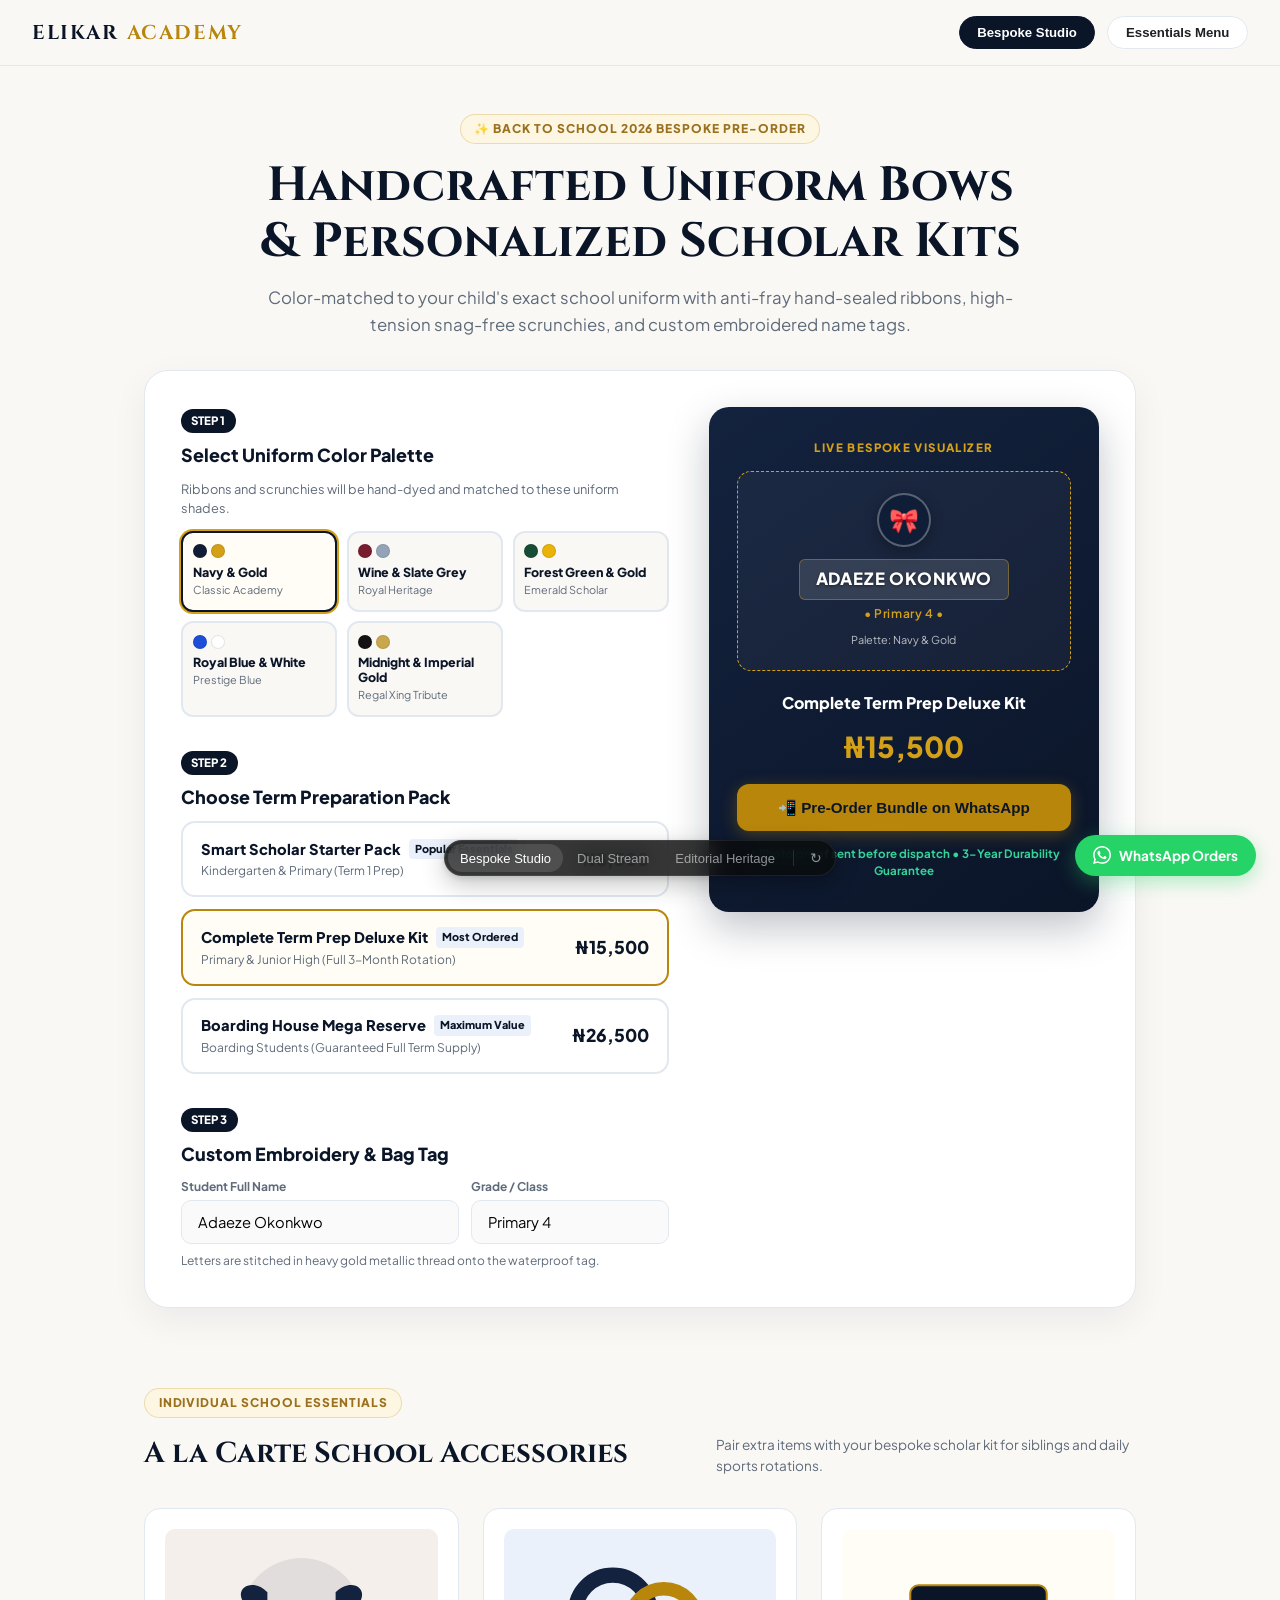
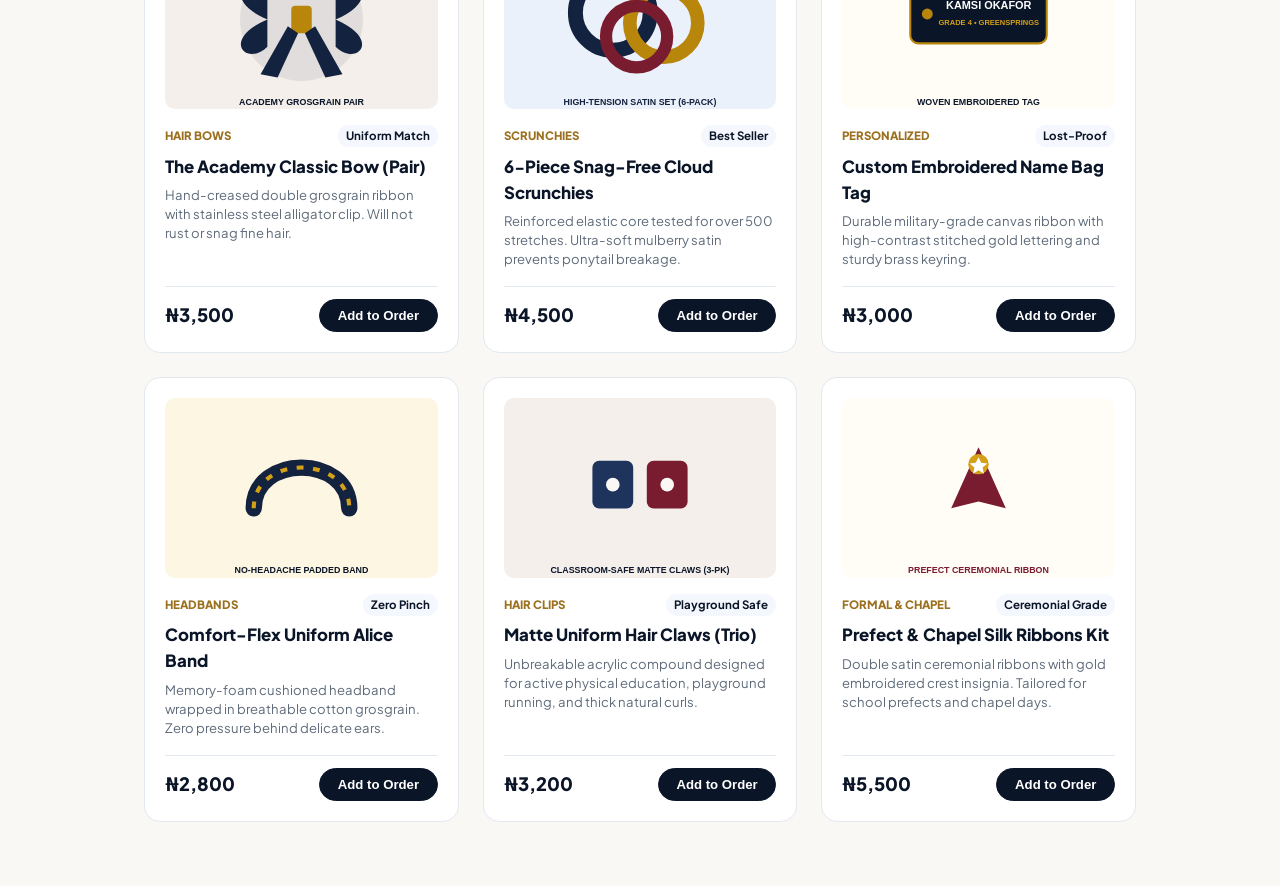
==== index.html @ 88d4458e "feat: implement 3structurally divergent continuous-scroll prototype variants" ====
<!DOCTYPE html>
<html lang="en">
<head>
  <meta charset="UTF-8">
  <meta name="viewport" content="width=device-width, initial-scale=1.0">
  <title>Elikar Crafts — Back-to-School Handcrafted Uniform Accessories & Pre-Order</title>
  <meta name="description" content="Handcrafted school uniform bows, snag-free scrunchies, personalized monogrammed bag tags, and scholar prep kits in Lagos, Nigeria.">

  <!-- Google Fonts: Academy & Editorial Heritage -->
  <link rel="preconnect" href="https://fonts.googleapis.com">
  <link rel="preconnect" href="https://fonts.gstatic.com" crossorigin>
  <link href="https://fonts.googleapis.com/css2?family=Caveat:wght@600;700&family=Cinzel:wght@600;700;800&family=Cormorant+Garamond:ital,wght@0,300;0,400;0,600;1,300;1,400&family=Plus+Jakarta+Sans:wght@400;500;600;700;800&display=swap" rel="stylesheet">

  <!-- Shared Tokens & Harness Picker Styles -->
  <link rel="stylesheet" href="styles/tokens.css">
  <link rel="stylesheet" href="styles/picker.css">
</head>
<body>

  <!-- Dynamic Prototype Mount Stage -->
  <div id="stage"></div>

  <!-- Sonner-style Toast Container -->
  <div id="toastContainer" class="elikar-toast-container" aria-live="polite"></div>

  <!-- WhatsApp Floating Direct Chat Pill -->
  <a href="https://wa.me/2348000000000?text=Hello%20Elikar%20Crafts!%20I%20have%20an%20inquiry%20regarding%20Back-to-School%20pre-orders." target="_blank" class="wa-float-pill" aria-label="Chat with Elikar Crafts on WhatsApp">
    <svg width="18" height="18" viewBox="0 0 24 24" fill="currentColor">
      <path d="M.057 24l1.687-6.163c-1.041-1.804-1.588-3.849-1.587-5.946.003-6.556 5.338-11.891 11.893-11.891 3.181.001 6.167 1.24 8.413 3.488 2.245 2.248 3.481 5.236 3.48 8.414-.003 6.557-5.338 11.892-11.893 11.892-1.99-.001-3.951-.5-5.688-1.448l-6.305 1.654zm6.597-3.807c1.676.995 3.276 1.591 5.392 1.592 5.448 0 9.886-4.434 9.889-9.885.002-5.462-4.415-9.89-9.881-9.892-5.452 0-9.887 4.434-9.889 9.884-.001 2.225.651 3.891 1.746 5.634l-.999 3.648 3.742-.981zm11.387-5.464c-.074-.124-.272-.198-.57-.347-.297-.149-1.758-.868-2.031-.967-.272-.099-.47-.149-.669.149-.198.297-.768.967-.941 1.165-.173.198-.347.223-.644.074-.297-.149-1.255-.462-2.39-1.475-.883-.788-1.48-1.761-1.653-2.059-.173-.297-.018-.458.13-.606.134-.133.297-.347.446-.521.151-.172.2-.296.3-.495.099-.198.05-.372-.025-.521-.075-.148-.669-1.611-.916-2.206-.242-.579-.487-.501-.669-.51l-.57-.01c-.198 0-.52.074-.792.372s-1.04 1.016-1.04 2.479 1.065 2.876 1.213 3.074c.149.198 2.095 3.2 5.076 4.487.709.306 1.263.489 1.694.626.712.226 1.36.194 1.872.118.571-.085 1.758-.719 2.006-1.413.248-.695.248-1.29.173-1.414z"/>
    </svg>
    <span>WhatsApp Orders</span>
  </a>

  <!-- STANDALONE PROTOTYPE PICKER HARNESS (EXACT SPEC FROM PICKER.MD) -->
  <nav class="proto-picker" aria-label="Prototype variants">
    <span class="proto-picker-highlight" aria-hidden="true"></span>
    <button class="proto-picker-item" data-active aria-current="true">Bespoke Studio</button>
    <button class="proto-picker-item">Dual Stream</button>
    <button class="proto-picker-item">Editorial Heritage</button>
    <span class="proto-picker-divider" aria-hidden="true"></span>
    <button class="proto-picker-item proto-picker-replay" aria-label="Replay animation (R)">↻</button>
  </nav>

  <!-- Load Data and Variant Components -->
  <script src="data/products.js"></script>
  <script src="js/variants/bespoke-studio.js"></script>
  <script src="js/variants/dual-stream.js"></script>
  <script src="js/variants/editorial-heritage.js"></script>
  <script src="js/app.js"></script>
</body>
</html>
---- styles/tokens.css ----
/* ==========================================================================
   ELIKAR CRAFTS — DESIGN SYSTEM TOKENS & UTILITIES
   Coded to Emil Kowalski & Modern Web Guidelines
   ========================================================================== */

:root {
  /* School Uniform Palette (Classic Academy Navy & Warm Artisan Gold) */
  --elikar-navy-900: #0B1528;
  --elikar-navy-800: #13223E;
  --elikar-navy-700: #1E345D;
  --elikar-navy-100: #EBF1FA;
  --elikar-navy-50:  #F4F7FD;

  --elikar-gold-600: #9B701E;
  --elikar-gold-500: #B8860B;
  --elikar-gold-400: #D4A017;
  --elikar-gold-100: #FDF6E2;
  --elikar-gold-50:  #FFFDF5;

  /* Editorial Accents */
  --elikar-wine: #7A1C30;
  --elikar-forest: #1B4332;
  --elikar-cream: #FAF8F5;
  --elikar-parchment: #F4EFEB;
  --elikar-charcoal: #1E2024;
  --elikar-slate: #5F6B7A;
  --elikar-border: #E2E8F0;
  --elikar-white: #FFFFFF;

  /* Emil Kowalski Animation Tokens */
  --ease-out: cubic-bezier(0.23, 1, 0.32, 1);
  --ease-in-out: cubic-bezier(0.77, 0, 0.175, 1);
  --ease-spring: cubic-bezier(0.32, 0.72, 0, 1);
  --duration-fast: 160ms;
  --duration-normal: 220ms;
  --duration-medium: 300ms;

  /* Typography */
  --font-serif: 'Cormorant Garamond', Georgia, serif;
  --font-display: 'Cinzel', 'Playfair Display', serif;
  --font-sans: 'Plus Jakarta Sans', -apple-system, BlinkMacSystemFont, "Segoe UI", Roboto, sans-serif;
  --font-script: 'Caveat', cursive;

  /* Shadows */
  --shadow-sm: 0 1px 3px rgba(11, 21, 40, 0.05);
  --shadow-md: 0 4px 16px rgba(11, 21, 40, 0.08);
  --shadow-lg: 0 12px 32px rgba(11, 21, 40, 0.12);
  --shadow-gold: 0 8px 24px rgba(184, 134, 11, 0.2);
}

/* Reset & Base */
*, *::before, *::after {
  box-sizing: border-box;
  margin: 0;
  padding: 0;
}

html {
  scroll-behavior: smooth;
  -webkit-text-size-adjust: 100%;
}

body {
  font-family: var(--font-sans);
  background-color: var(--elikar-cream);
  color: var(--elikar-charcoal);
  line-height: 1.55;
  -webkit-font-smoothing: antialiased;
  -moz-osx-font-smoothing: grayscale;
  overflow-x: hidden;
  position: relative;
}

/* Accessible interactive buttons (Emil Kowalski rule: scale(0.97) on press) */
button, input[type="button"], input[type="submit"], .btn-tap {
  transition: transform var(--duration-fast) var(--ease-out), background-color var(--duration-fast) var(--ease-out), border-color var(--duration-fast) var(--ease-out), color var(--duration-fast) var(--ease-out);
  cursor: pointer;
  user-select: none;
  -webkit-user-select: none;
}

button:active, .btn-tap:active {
  transform: scale(0.97);
}

button:focus-visible, a:focus-visible, input:focus-visible, select:focus-visible {
  outline: 2px solid var(--elikar-gold-500);
  outline-offset: 2px;
}

/* Image Lifecycle & Skeleton */
img {
  max-width: 100%;
  display: block;
}

.img-skeleton {
  background: linear-gradient(90deg, #F0ECE4 25%, #E6E0D6 50%, #F0ECE4 75%);
  background-size: 200% 100%;
  animation: skeletonPulse 1.6s ease-in-out infinite;
}

@keyframes skeletonPulse {
  0% { background-position: 200% 0; }
  100% { background-position: -200% 0; }
}

/* Emil Kowalski Toast System (Sonner Inspired) */
.elikar-toast-container {
  position: fixed;
  top: 24px;
  right: 24px;
  z-index: 2147483640;
  display: flex;
  flex-direction: column;
  gap: 8px;
  pointer-events: none;
}

.elikar-toast {
  pointer-events: auto;
  min-width: 290px;
  max-width: 380px;
  background: var(--elikar-navy-900);
  color: var(--elikar-white);
  padding: 12px 18px;
  border-radius: 12px;
  box-shadow: 0 10px 30px rgba(0, 0, 0, 0.25), 0 0 0 1px rgba(255, 255, 255, 0.1) inset;
  display: flex;
  align-items: center;
  gap: 12px;
  font-size: 0.875rem;
  font-weight: 600;
  opacity: 1;
  transform: translateY(0);
  transition: transform 220ms var(--ease-out), opacity 220ms var(--ease-out);
}

.elikar-toast.enter {
  opacity: 0;
  transform: translateY(-16px) scale(0.96);
}

.elikar-toast-icon {
  font-size: 1.15rem;
  color: var(--elikar-gold-400);
}

/* WhatsApp Floating Helper */
.wa-float-pill {
  position: fixed;
  bottom: 24px;
  right: 24px;
  z-index: 1000;
  background: #25D366;
  color: #FFFFFF;
  padding: 10px 18px;
  border-radius: 999px;
  display: flex;
  align-items: center;
  gap: 8px;
  font-size: 0.85rem;
  font-weight: 700;
  text-decoration: none;
  box-shadow: 0 6px 20px rgba(37, 211, 102, 0.35);
  transition: transform var(--duration-fast) var(--ease-out), box-shadow var(--duration-fast) var(--ease-out);
}

.wa-float-pill:hover {
  transform: translateY(-2px) scale(1.02);
  box-shadow: 0 8px 24px rgba(37, 211, 102, 0.5);
}

.wa-float-pill:active {
  transform: scale(0.97);
}

/* Responsive overrides */
@media (max-width: 640px) {
  .wa-float-pill {
    bottom: 80px; /* clear bottom picker on mobile */
    right: 16px;
    padding: 8px 14px;
    font-size: 0.78rem;
  }
}

/* Reduced motion preference */
@media (prefers-reduced-motion: reduce) {
  *, *::before, *::after {
    animation-duration: 0.01ms !important;
    animation-iteration-count: 1 !important;
    transition-duration: 0.01ms !important;
    scroll-behavior: auto !important;
  }
}
---- styles/picker.css ----
/* ==========================================================================
   PROTOTYPE PICKER HARNESS STYLES (VERBATIM SPEC FROM PICKER.MD)
   Do not restyle with project tokens, fonts, or colors.
   ========================================================================== */

.proto-picker {
  position: fixed;
  bottom: 24px;
  left: 50%;
  transform: translateX(-50%);
  z-index: 2147483647;
  display: flex;
  align-items: center;
  gap: 2px;
  padding: 4px;
  border-radius: 999px;
  background: rgba(10, 10, 10, 0.82);
  -webkit-backdrop-filter: blur(12px) saturate(1.4);
  backdrop-filter: blur(12px) saturate(1.4);
  box-shadow:
    0 0 0 1px rgba(255, 255, 255, 0.08) inset,
    0 8px 24px rgba(0, 0, 0, 0.24),
    0 2px 6px rgba(0, 0, 0, 0.12);
  font-family: -apple-system, BlinkMacSystemFont, "Segoe UI", sans-serif;
  font-size: 13px;
  line-height: 1;
  -webkit-font-smoothing: antialiased;
  user-select: none;
  -webkit-user-select: none;
}

.proto-picker-highlight {
  position: absolute;
  top: 4px;
  left: 0;
  height: 28px;
  border-radius: 999px;
  background: rgba(255, 255, 255, 0.12);
  will-change: transform;
}

/* The slide is enabled only after first paint (data-ready), so load doesn't animate. */
.proto-picker[data-ready] .proto-picker-highlight {
  transition:
    transform 250ms cubic-bezier(0.23, 1, 0.32, 1),
    width 250ms cubic-bezier(0.23, 1, 0.32, 1);
}

@media (prefers-reduced-motion: reduce) {
  .proto-picker[data-ready] .proto-picker-highlight { transition: none; }
}

.proto-picker-item {
  position: relative; /* sits above the highlight */
  display: flex;
  align-items: center;
  height: 28px;
  padding: 0 12px;
  border: 0;
  border-radius: 999px;
  background: transparent;
  color: rgba(255, 255, 255, 0.55);
  font: inherit;
  cursor: pointer;
  transition: color 150ms ease-out;
}

.proto-picker-item:hover {
  color: rgba(255, 255, 255, 0.85);
}

.proto-picker-item:active {
  transform: scale(0.97);
}

.proto-picker-item:focus-visible {
  outline: 2px solid rgba(255, 255, 255, 0.4);
  outline-offset: 2px;
}

.proto-picker-item[data-active] {
  color: #fff;
}

.proto-picker-divider {
  width: 1px;
  height: 16px;
  margin: 0 4px;
  background: rgba(255, 255, 255, 0.12);
}

.proto-picker-replay {
  padding: 0 10px;
  font-size: 14px;
}

.proto-picker[data-position="top"] {
  bottom: auto;
  top: 24px;
}
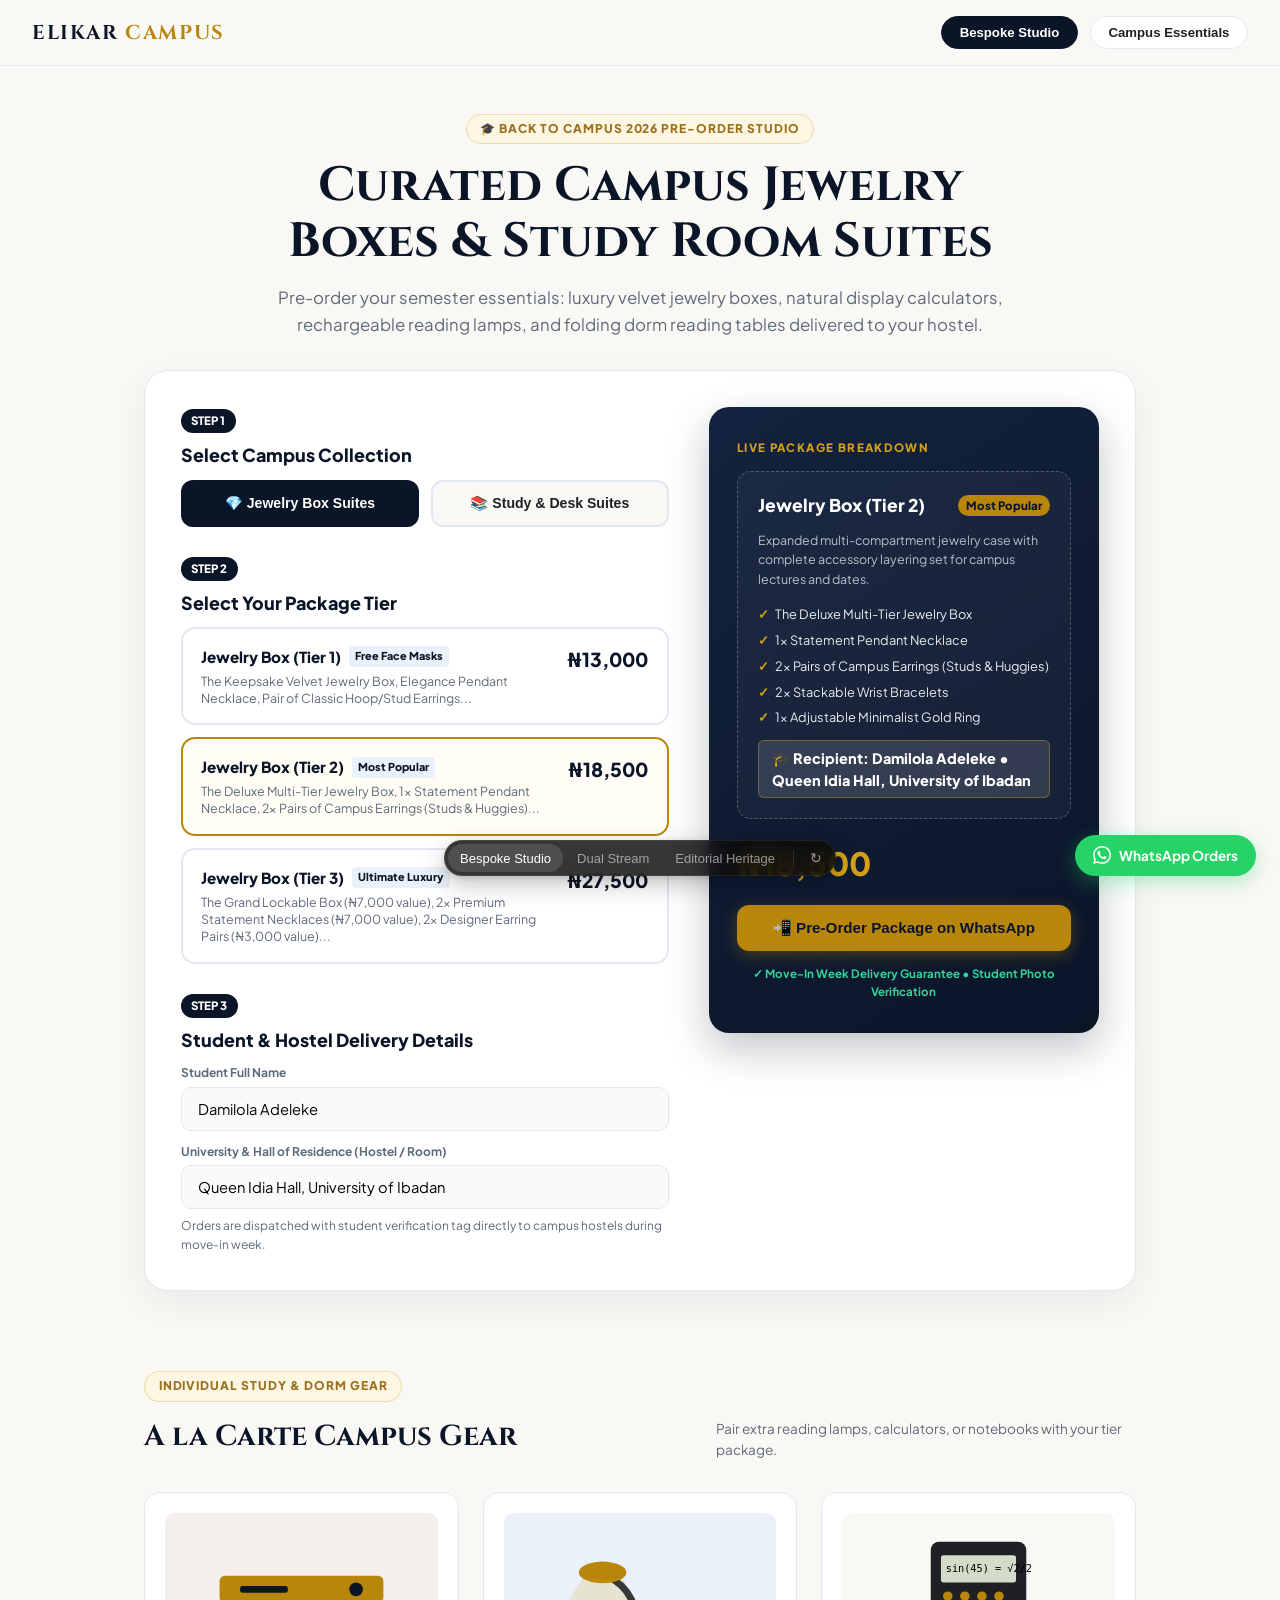
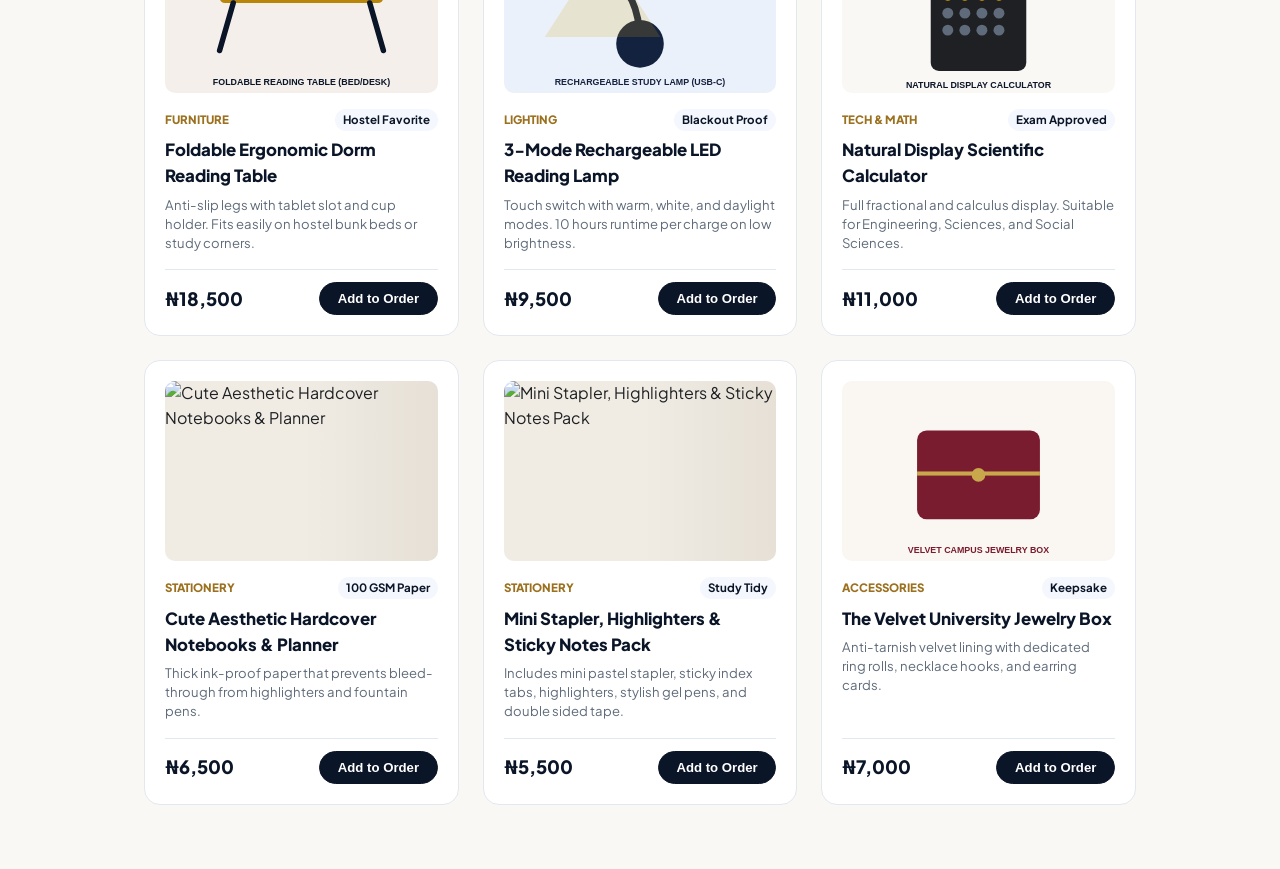
==== commit 0c6549cb: "chore: update placeholder" ====
--- a/index.html
+++ b/index.html
@@ -3,8 +3,8 @@
 <head>
   <meta charset="UTF-8">
   <meta name="viewport" content="width=device-width, initial-scale=1.0">
-  <title>Elikar Crafts — Back-to-School Handcrafted Uniform Accessories & Pre-Order</title>
-  <meta name="description" content="Handcrafted school uniform bows, snag-free scrunchies, personalized monogrammed bag tags, and scholar prep kits in Lagos, Nigeria.">
+  <title>Elikar Campus — University Back-to-School Jewelry Boxes &amp; Study Suites</title>
+  <meta name="description" content="Curated velvet jewelry boxes, natural display calculators, rechargeable reading lamps, and dorm reading tables delivered to university campus hostels.">
 
   <!-- Google Fonts: Academy & Editorial Heritage -->
   <link rel="preconnect" href="https://fonts.googleapis.com">
@@ -24,7 +24,7 @@
   <div id="toastContainer" class="elikar-toast-container" aria-live="polite"></div>
 
   <!-- WhatsApp Floating Direct Chat Pill -->
-  <a href="https://wa.me/2348000000000?text=Hello%20Elikar%20Crafts!%20I%20have%20an%20inquiry%20regarding%20Back-to-School%20pre-orders." target="_blank" class="wa-float-pill" aria-label="Chat with Elikar Crafts on WhatsApp">
+  <a href="https://wa.me/2348000000000?text=Hello%20Elikar%20Campus!%20I%20have%20an%20inquiry%20regarding%20University%20Back-to-School%20pre-orders." target="_blank" class="wa-float-pill" aria-label="Chat with Elikar Campus on WhatsApp">
     <svg width="18" height="18" viewBox="0 0 24 24" fill="currentColor">
       <path d="M.057 24l1.687-6.163c-1.041-1.804-1.588-3.849-1.587-5.946.003-6.556 5.338-11.891 11.893-11.891 3.181.001 6.167 1.24 8.413 3.488 2.245 2.248 3.481 5.236 3.48 8.414-.003 6.557-5.338 11.892-11.893 11.892-1.99-.001-3.951-.5-5.688-1.448l-6.305 1.654zm6.597-3.807c1.676.995 3.276 1.591 5.392 1.592 5.448 0 9.886-4.434 9.889-9.885.002-5.462-4.415-9.89-9.881-9.892-5.452 0-9.887 4.434-9.889 9.884-.001 2.225.651 3.891 1.746 5.634l-.999 3.648 3.742-.981zm11.387-5.464c-.074-.124-.272-.198-.57-.347-.297-.149-1.758-.868-2.031-.967-.272-.099-.47-.149-.669.149-.198.297-.768.967-.941 1.165-.173.198-.347.223-.644.074-.297-.149-1.255-.462-2.39-1.475-.883-.788-1.48-1.761-1.653-2.059-.173-.297-.018-.458.13-.606.134-.133.297-.347.446-.521.151-.172.2-.296.3-.495.099-.198.05-.372-.025-.521-.075-.148-.669-1.611-.916-2.206-.242-.579-.487-.501-.669-.51l-.57-.01c-.198 0-.52.074-.792.372s-1.04 1.016-1.04 2.479 1.065 2.876 1.213 3.074c.149.198 2.095 3.2 5.076 4.487.709.306 1.263.489 1.694.626.712.226 1.36.194 1.872.118.571-.085 1.758-.719 2.006-1.413.248-.695.248-1.29.173-1.414z"/>
     </svg>
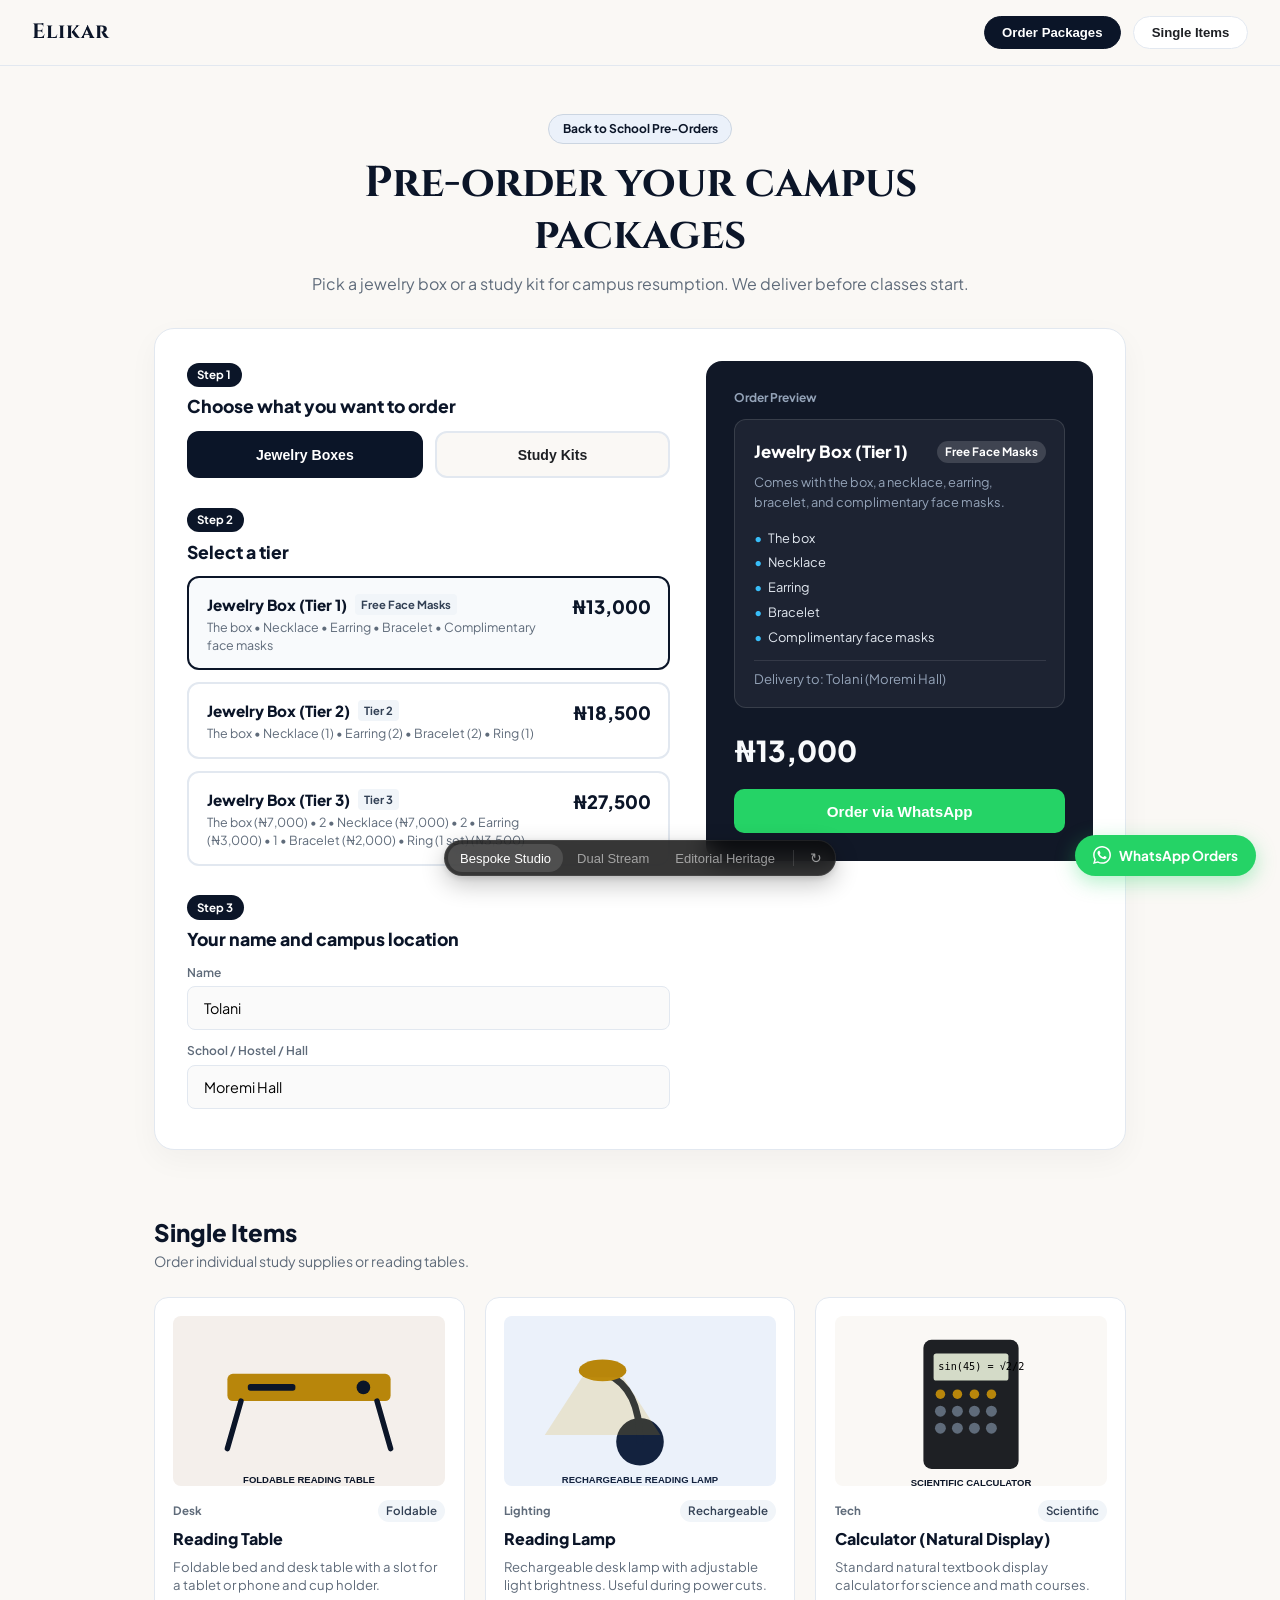
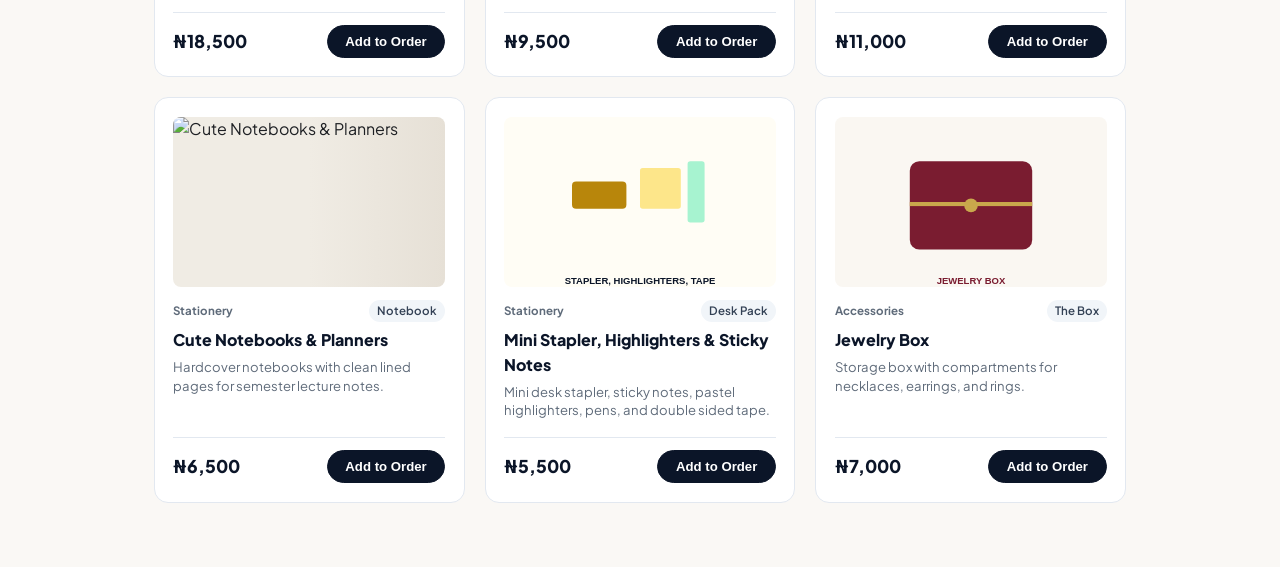
==== commit 1f333a89: "chore: update placeholder 2" ====
--- a/index.html
+++ b/index.html
@@ -3,8 +3,8 @@
 <head>
   <meta charset="UTF-8">
   <meta name="viewport" content="width=device-width, initial-scale=1.0">
-  <title>Elikar Campus — University Back-to-School Jewelry Boxes &amp; Study Suites</title>
-  <meta name="description" content="Curated velvet jewelry boxes, natural display calculators, rechargeable reading lamps, and dorm reading tables delivered to university campus hostels.">
+  <title>Elikar — Back to School Pre-Order</title>
+  <meta name="description" content="Pre-order jewelry boxes and study kits for campus resumption.">
 
   <!-- Google Fonts: Academy & Editorial Heritage -->
   <link rel="preconnect" href="https://fonts.googleapis.com">
@@ -24,7 +24,7 @@
   <div id="toastContainer" class="elikar-toast-container" aria-live="polite"></div>
 
   <!-- WhatsApp Floating Direct Chat Pill -->
-  <a href="https://wa.me/2348000000000?text=Hello%20Elikar%20Campus!%20I%20have%20an%20inquiry%20regarding%20University%20Back-to-School%20pre-orders." target="_blank" class="wa-float-pill" aria-label="Chat with Elikar Campus on WhatsApp">
+  <a href="https://wa.me/2348000000000?text=Hello%20Elikar!%20I%20have%20an%20inquiry%20regarding%20pre-orders." target="_blank" class="wa-float-pill" aria-label="Chat with Elikar on WhatsApp">
     <svg width="18" height="18" viewBox="0 0 24 24" fill="currentColor">
       <path d="M.057 24l1.687-6.163c-1.041-1.804-1.588-3.849-1.587-5.946.003-6.556 5.338-11.891 11.893-11.891 3.181.001 6.167 1.24 8.413 3.488 2.245 2.248 3.481 5.236 3.48 8.414-.003 6.557-5.338 11.892-11.893 11.892-1.99-.001-3.951-.5-5.688-1.448l-6.305 1.654zm6.597-3.807c1.676.995 3.276 1.591 5.392 1.592 5.448 0 9.886-4.434 9.889-9.885.002-5.462-4.415-9.89-9.881-9.892-5.452 0-9.887 4.434-9.889 9.884-.001 2.225.651 3.891 1.746 5.634l-.999 3.648 3.742-.981zm11.387-5.464c-.074-.124-.272-.198-.57-.347-.297-.149-1.758-.868-2.031-.967-.272-.099-.47-.149-.669.149-.198.297-.768.967-.941 1.165-.173.198-.347.223-.644.074-.297-.149-1.255-.462-2.39-1.475-.883-.788-1.48-1.761-1.653-2.059-.173-.297-.018-.458.13-.606.134-.133.297-.347.446-.521.151-.172.2-.296.3-.495.099-.198.05-.372-.025-.521-.075-.148-.669-1.611-.916-2.206-.242-.579-.487-.501-.669-.51l-.57-.01c-.198 0-.52.074-.792.372s-1.04 1.016-1.04 2.479 1.065 2.876 1.213 3.074c.149.198 2.095 3.2 5.076 4.487.709.306 1.263.489 1.694.626.712.226 1.36.194 1.872.118.571-.085 1.758-.719 2.006-1.413.248-.695.248-1.29.173-1.414z"/>
     </svg>
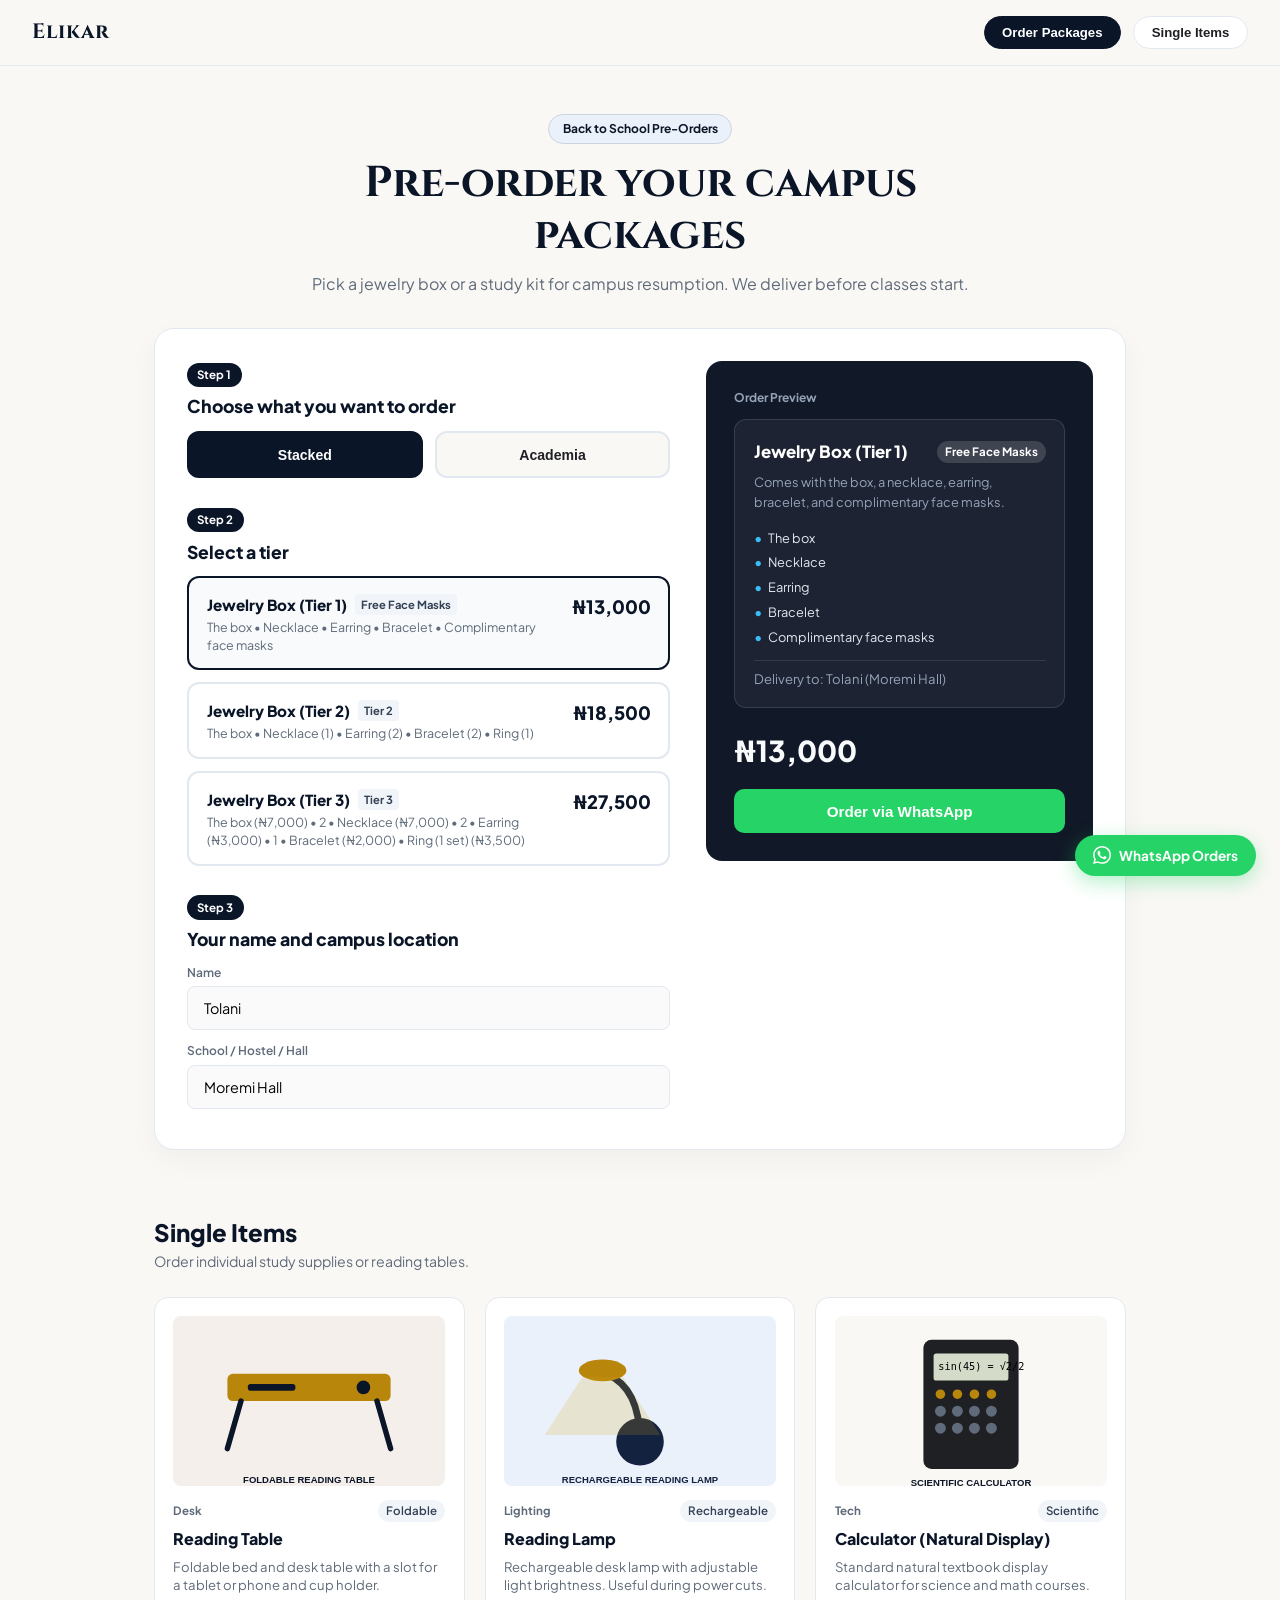
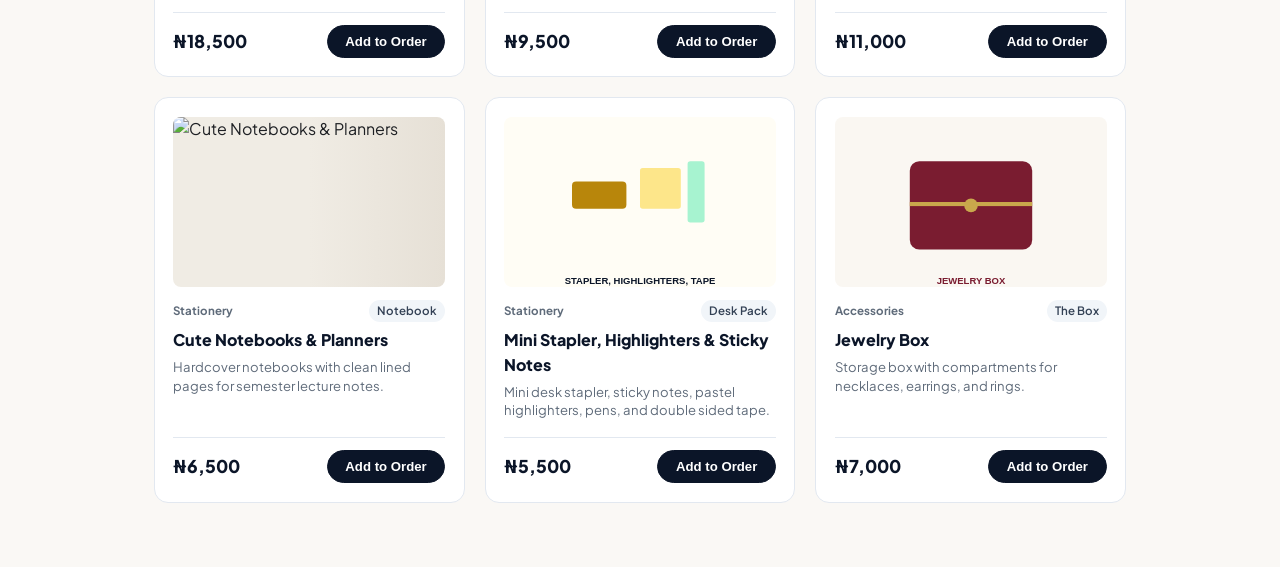
==== commit cbbd9653: "chore: use Bespoke studio for final version" ====
--- a/index.html
+++ b/index.html
@@ -11,13 +11,12 @@
   <link rel="preconnect" href="https://fonts.gstatic.com" crossorigin>
   <link href="https://fonts.googleapis.com/css2?family=Caveat:wght@600;700&family=Cinzel:wght@600;700;800&family=Cormorant+Garamond:ital,wght@0,300;0,400;0,600;1,300;1,400&family=Plus+Jakarta+Sans:wght@400;500;600;700;800&display=swap" rel="stylesheet">
 
-  <!-- Shared Tokens & Harness Picker Styles -->
+  <!-- Core Design Tokens -->
   <link rel="stylesheet" href="styles/tokens.css">
-  <link rel="stylesheet" href="styles/picker.css">
 </head>
 <body>
 
-  <!-- Dynamic Prototype Mount Stage -->
+  <!-- Main Website Stage -->
   <div id="stage"></div>
 
   <!-- Sonner-style Toast Container -->
@@ -31,21 +30,9 @@
     <span>WhatsApp Orders</span>
   </a>
 
-  <!-- STANDALONE PROTOTYPE PICKER HARNESS (EXACT SPEC FROM PICKER.MD) -->
-  <nav class="proto-picker" aria-label="Prototype variants">
-    <span class="proto-picker-highlight" aria-hidden="true"></span>
-    <button class="proto-picker-item" data-active aria-current="true">Bespoke Studio</button>
-    <button class="proto-picker-item">Dual Stream</button>
-    <button class="proto-picker-item">Editorial Heritage</button>
-    <span class="proto-picker-divider" aria-hidden="true"></span>
-    <button class="proto-picker-item proto-picker-replay" aria-label="Replay animation (R)">↻</button>
-  </nav>
-
-  <!-- Load Data and Variant Components -->
+  <!-- Application Logic -->
   <script src="data/products.js"></script>
   <script src="js/variants/bespoke-studio.js"></script>
-  <script src="js/variants/dual-stream.js"></script>
-  <script src="js/variants/editorial-heritage.js"></script>
   <script src="js/app.js"></script>
 </body>
 </html>
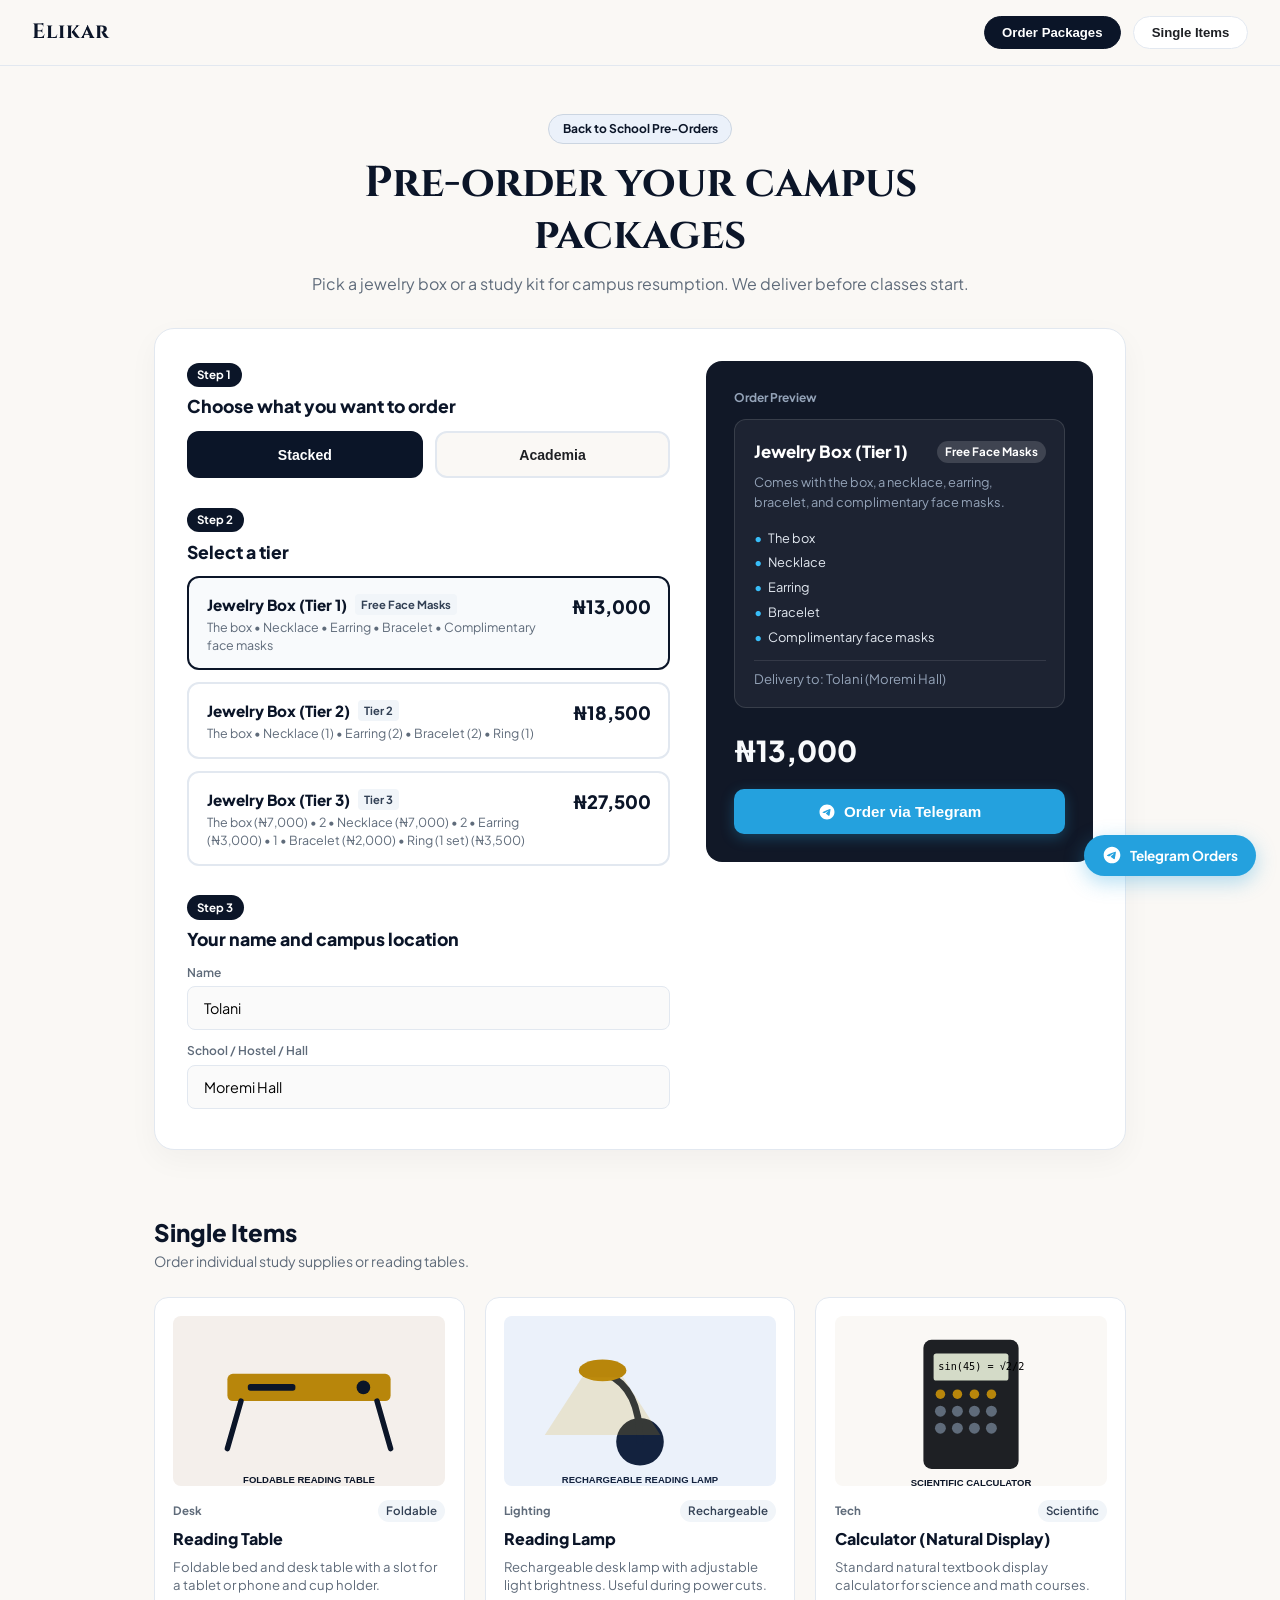
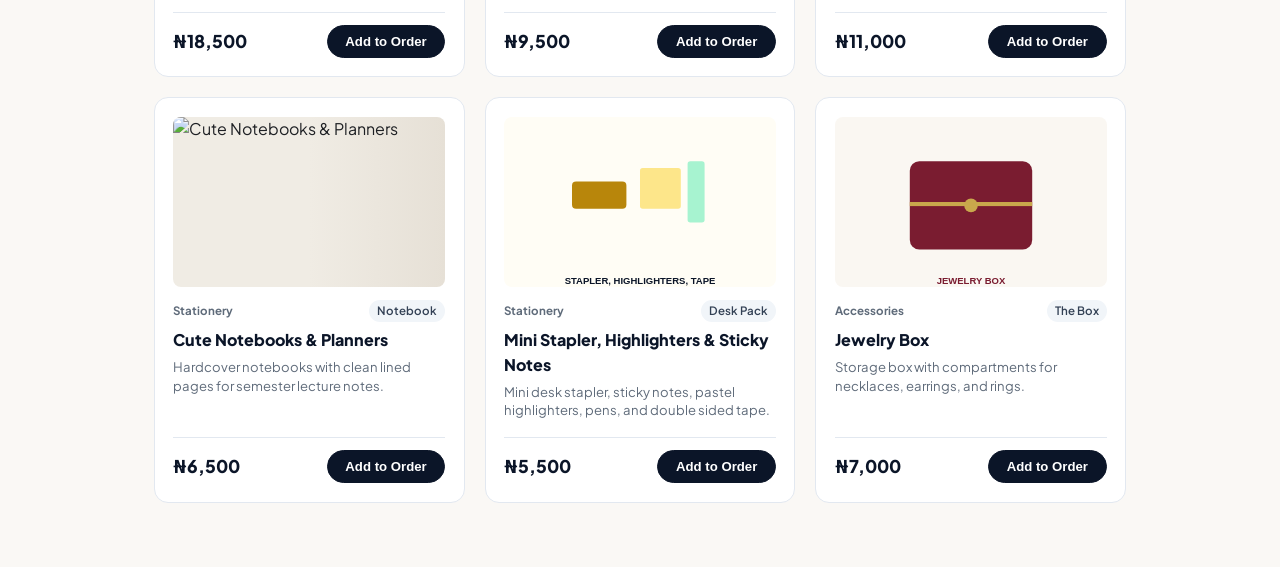
==== commit 49cc10a3: "chore: switch to telegram" ====
--- a/index.html
+++ b/index.html
@@ -22,12 +22,12 @@
   <!-- Sonner-style Toast Container -->
   <div id="toastContainer" class="elikar-toast-container" aria-live="polite"></div>
 
-  <!-- WhatsApp Floating Direct Chat Pill -->
-  <a href="https://wa.me/2348000000000?text=Hello%20Elikar!%20I%20have%20an%20inquiry%20regarding%20pre-orders." target="_blank" class="wa-float-pill" aria-label="Chat with Elikar on WhatsApp">
-    <svg width="18" height="18" viewBox="0 0 24 24" fill="currentColor">
-      <path d="M.057 24l1.687-6.163c-1.041-1.804-1.588-3.849-1.587-5.946.003-6.556 5.338-11.891 11.893-11.891 3.181.001 6.167 1.24 8.413 3.488 2.245 2.248 3.481 5.236 3.48 8.414-.003 6.557-5.338 11.892-11.893 11.892-1.99-.001-3.951-.5-5.688-1.448l-6.305 1.654zm6.597-3.807c1.676.995 3.276 1.591 5.392 1.592 5.448 0 9.886-4.434 9.889-9.885.002-5.462-4.415-9.89-9.881-9.892-5.452 0-9.887 4.434-9.889 9.884-.001 2.225.651 3.891 1.746 5.634l-.999 3.648 3.742-.981zm11.387-5.464c-.074-.124-.272-.198-.57-.347-.297-.149-1.758-.868-2.031-.967-.272-.099-.47-.149-.669.149-.198.297-.768.967-.941 1.165-.173.198-.347.223-.644.074-.297-.149-1.255-.462-2.39-1.475-.883-.788-1.48-1.761-1.653-2.059-.173-.297-.018-.458.13-.606.134-.133.297-.347.446-.521.151-.172.2-.296.3-.495.099-.198.05-.372-.025-.521-.075-.148-.669-1.611-.916-2.206-.242-.579-.487-.501-.669-.51l-.57-.01c-.198 0-.52.074-.792.372s-1.04 1.016-1.04 2.479 1.065 2.876 1.213 3.074c.149.198 2.095 3.2 5.076 4.487.709.306 1.263.489 1.694.626.712.226 1.36.194 1.872.118.571-.085 1.758-.719 2.006-1.413.248-.695.248-1.29.173-1.414z"/>
+  <!-- Telegram Floating Direct Chat Pill -->
+  <a href="https://t.me/ElisabethAwadje" target="_blank" rel="noopener noreferrer" class="tg-float-pill" aria-label="Chat with Elikar on Telegram">
+    <svg width="20" height="20" viewBox="0 0 24 24" fill="currentColor">
+      <path d="M12 2C6.48 2 2 6.48 2 12s4.48 10 10 10 10-4.48 10-10S17.52 2 12 2zm4.64 6.8c-.15 1.58-.8 5.42-1.13 7.19-.14.75-.42 1-.68 1.03-.58.05-1.02-.38-1.58-.75-.88-.58-1.38-.94-2.23-1.5-.99-.65-.35-1.01.22-1.59.15-.15 2.71-2.48 2.76-2.69a.2.2 0 00-.05-.18c-.06-.05-.14-.03-.21-.02-.09.02-1.49.95-4.22 2.79-.4.27-.76.41-1.08.4-.36-.01-1.04-.2-1.55-.37-.63-.2-1.12-.31-1.08-.66.02-.18.27-.36.74-.55 2.92-1.27 4.86-2.11 5.83-2.51 2.78-1.16 3.35-1.36 3.73-1.36.08 0 .27.02.39.12.1.08.13.19.14.27-.01.06.01.24 0 .38z"/>
     </svg>
-    <span>WhatsApp Orders</span>
+    <span>Telegram Orders</span>
   </a>
 
   <!-- Application Logic -->
--- a/styles/tokens.css
+++ b/styles/tokens.css
@@ -146,13 +146,13 @@
   color: var(--elikar-gold-400);
 }
 
-/* WhatsApp Floating Helper */
-.wa-float-pill {
+/* Telegram Floating Helper */
+.tg-float-pill {
   position: fixed;
   bottom: 24px;
   right: 24px;
   z-index: 1000;
-  background: #25D366;
+  background: #24A1DE;
   color: #FFFFFF;
   padding: 10px 18px;
   border-radius: 999px;
@@ -162,23 +162,24 @@
   font-size: 0.85rem;
   font-weight: 700;
   text-decoration: none;
-  box-shadow: 0 6px 20px rgba(37, 211, 102, 0.35);
-  transition: transform var(--duration-fast) var(--ease-out), box-shadow var(--duration-fast) var(--ease-out);
+  box-shadow: 0 6px 20px rgba(36, 161, 222, 0.35);
+  transition: transform var(--duration-fast) var(--ease-out), box-shadow var(--duration-fast) var(--ease-out), background-color var(--duration-fast) var(--ease-out);
 }
 
-.wa-float-pill:hover {
+.tg-float-pill:hover {
+  background: #1F90C7;
   transform: translateY(-2px) scale(1.02);
-  box-shadow: 0 8px 24px rgba(37, 211, 102, 0.5);
+  box-shadow: 0 8px 24px rgba(36, 161, 222, 0.5);
 }
 
-.wa-float-pill:active {
+.tg-float-pill:active {
   transform: scale(0.97);
 }
 
 /* Responsive overrides */
 @media (max-width: 640px) {
-  .wa-float-pill {
-    bottom: 80px; /* clear bottom picker on mobile */
+  .tg-float-pill {
+    bottom: 24px;
     right: 16px;
     padding: 8px 14px;
     font-size: 0.78rem;
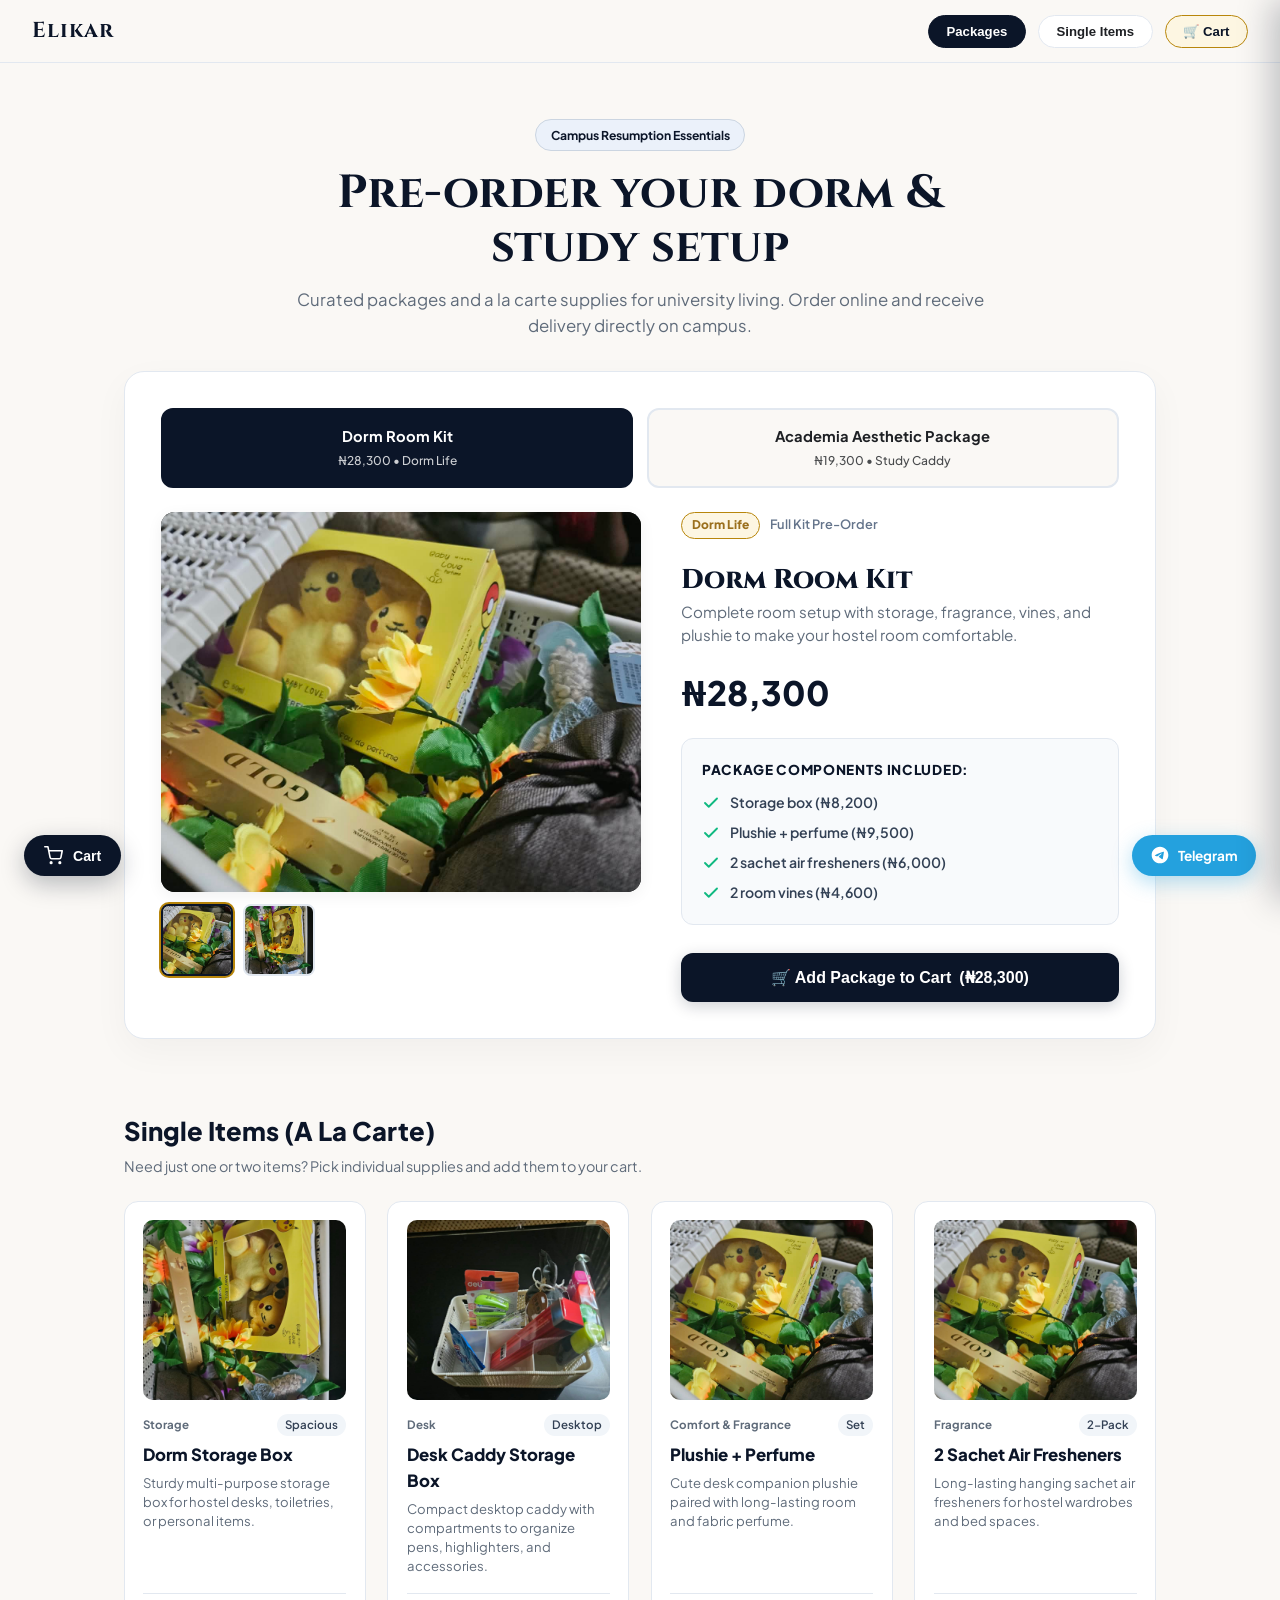
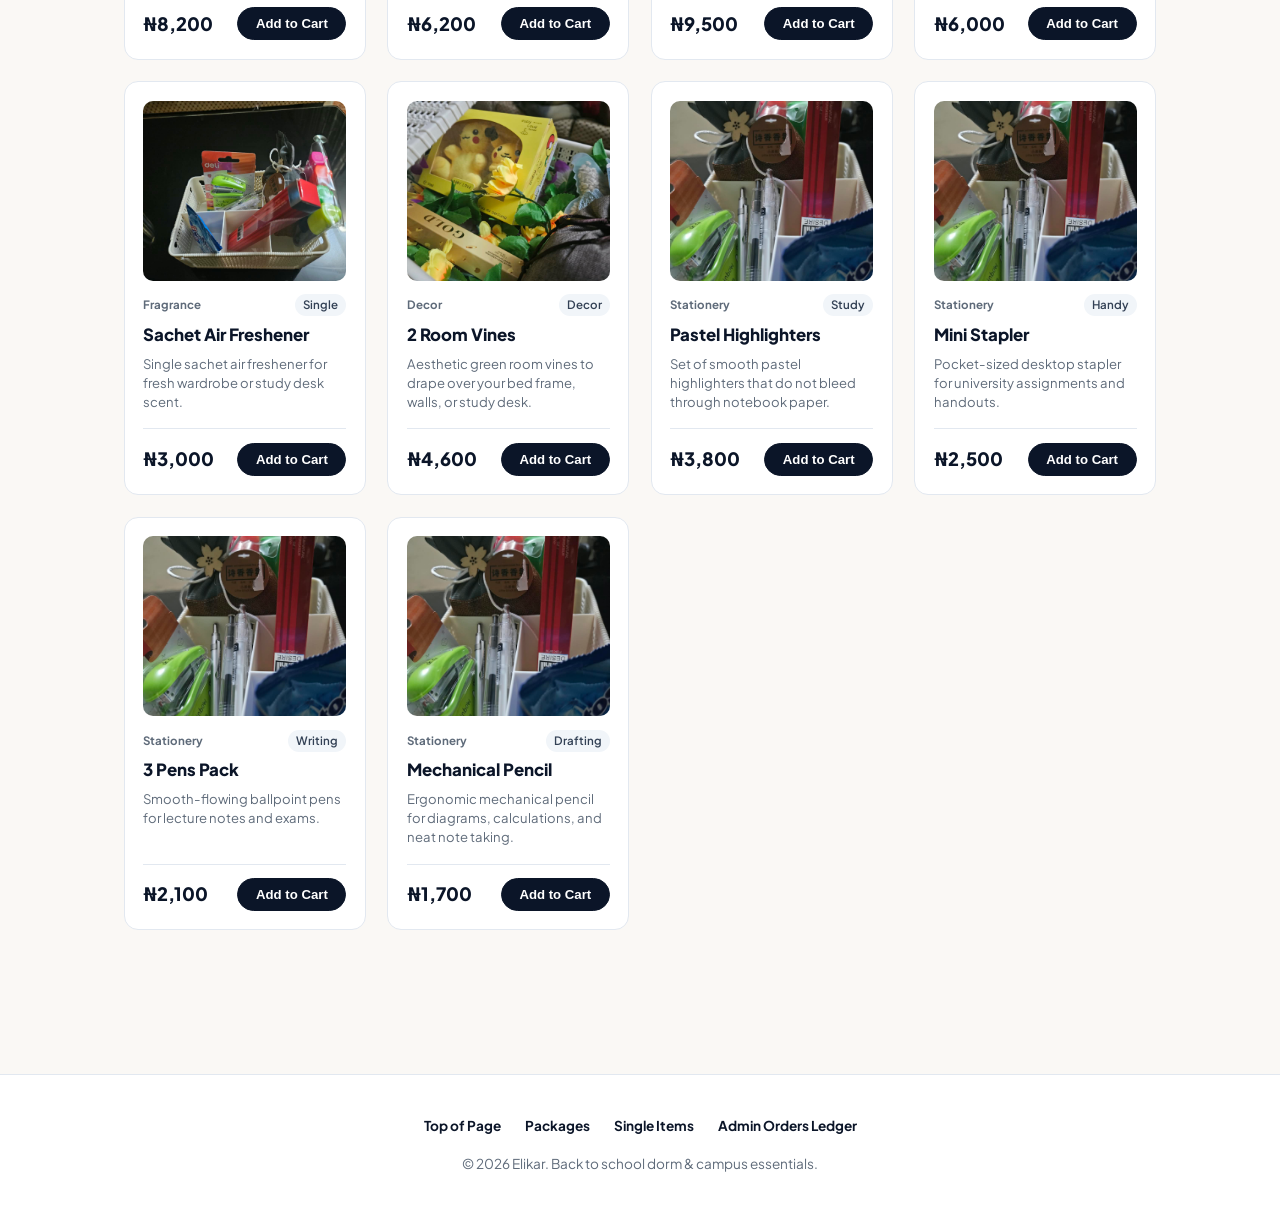
==== commit caaeaa94: "feature:update" ====
--- a/index.html
+++ b/index.html
@@ -3,8 +3,8 @@
 <head>
   <meta charset="UTF-8">
   <meta name="viewport" content="width=device-width, initial-scale=1.0">
-  <title>Elikar — Back to School Pre-Order</title>
-  <meta name="description" content="Pre-order jewelry boxes and study kits for campus resumption.">
+  <title>Elikar — Campus Essentials &amp; Dorm Pre-Orders</title>
+  <meta name="description" content="Pre-order your dorm room kits, study caddies, and stationery essentials for campus resumption.">
 
   <!-- Google Fonts: Academy & Editorial Heritage -->
   <link rel="preconnect" href="https://fonts.googleapis.com">
@@ -22,15 +22,118 @@
   <!-- Sonner-style Toast Container -->
   <div id="toastContainer" class="elikar-toast-container" aria-live="polite"></div>
 
-  <!-- Telegram Floating Direct Chat Pill -->
+  <!-- Floating Cart Trigger Pill (Bottom Left) -->
+  <button type="button" class="cart-float-btn" onclick="window.openCart()" aria-label="View Shopping Cart">
+    <svg width="19" height="19" viewBox="0 0 24 24" fill="none" stroke="currentColor" stroke-width="2" stroke-linecap="round" stroke-linejoin="round">
+      <circle cx="9" cy="21" r="1"></circle>
+      <circle cx="20" cy="21" r="1"></circle>
+      <path d="M1 1h4l2.68 13.39a2 2 0 0 0 2 1.61h9.72a2 2 0 0 0 2-1.61L23 6H6"></path>
+    </svg>
+    <span>Cart</span>
+    <span class="cart-badge-count" style="display: none;">0</span>
+  </button>
+
+  <!-- Telegram Floating Direct Chat Pill (Bottom Right) -->
   <a href="https://t.me/ElisabethAwadje" target="_blank" rel="noopener noreferrer" class="tg-float-pill" aria-label="Chat with Elikar on Telegram">
     <svg width="20" height="20" viewBox="0 0 24 24" fill="currentColor">
       <path d="M12 2C6.48 2 2 6.48 2 12s4.48 10 10 10 10-4.48 10-10S17.52 2 12 2zm4.64 6.8c-.15 1.58-.8 5.42-1.13 7.19-.14.75-.42 1-.68 1.03-.58.05-1.02-.38-1.58-.75-.88-.58-1.38-.94-2.23-1.5-.99-.65-.35-1.01.22-1.59.15-.15 2.71-2.48 2.76-2.69a.2.2 0 00-.05-.18c-.06-.05-.14-.03-.21-.02-.09.02-1.49.95-4.22 2.79-.4.27-.76.41-1.08.4-.36-.01-1.04-.2-1.55-.37-.63-.2-1.12-.31-1.08-.66.02-.18.27-.36.74-.55 2.92-1.27 4.86-2.11 5.83-2.51 2.78-1.16 3.35-1.36 3.73-1.36.08 0 .27.02.39.12.1.08.13.19.14.27-.01.06.01.24 0 .38z"/>
     </svg>
-    <span>Telegram Orders</span>
+    <span>Telegram</span>
   </a>
 
-  <!-- Application Logic -->
+  <!-- ==========================================================================
+       CART SLIDE-OVER DRAWER & BACKDROP
+       ========================================================================== -->
+  <div id="cartBackdrop" class="cart-backdrop" onclick="window.closeCart()"></div>
+  <aside id="cartDrawer" class="cart-drawer" role="dialog" aria-modal="true" aria-label="Shopping Cart">
+    <!-- Header -->
+    <div class="cart-header">
+      <div class="cart-title">
+        <svg width="22" height="22" viewBox="0 0 24 24" fill="none" stroke="currentColor" stroke-width="2" stroke-linecap="round" stroke-linejoin="round">
+          <circle cx="9" cy="21" r="1"></circle>
+          <circle cx="20" cy="21" r="1"></circle>
+          <path d="M1 1h4l2.68 13.39a2 2 0 0 0 2 1.61h9.72a2 2 0 0 0 2-1.61L23 6H6"></path>
+        </svg>
+        <span>Your Order Cart</span>
+      </div>
+      <button type="button" class="cart-close-btn" onclick="window.closeCart()" aria-label="Close cart">&times;</button>
+    </div>
+
+    <!-- Body -->
+    <div class="cart-body">
+      <!-- Empty State -->
+      <div id="cartEmptyState" class="cart-empty-state">
+        <span class="cart-empty-icon">🎒</span>
+        <h4 style="font-size: 1.1rem; font-weight: 800; color: var(--elikar-navy-900); margin-bottom: 0.4rem;">Your cart is empty</h4>
+        <p style="font-size: 0.85rem; color: var(--elikar-slate); line-height: 1.45;">Select a campus package or pick individual items from the catalog to start your pre-order.</p>
+      </div>
+
+      <!-- Items List -->
+      <div id="cartItemsContainer" class="cart-items-list"></div>
+
+      <!-- Checkout Information Form -->
+      <div id="cartCheckoutSection" class="cart-checkout-form" style="display: none;">
+        <div class="cart-form-title">
+          <svg width="18" height="18" viewBox="0 0 24 24" fill="none" stroke="currentColor" stroke-width="2" stroke-linecap="round" stroke-linejoin="round">
+            <path d="M20 21v-2a4 4 0 0 0-4-4H8a4 4 0 0 0-4 4v2"></path>
+            <circle cx="12" cy="7" r="4"></circle>
+          </svg>
+          <span>Delivery Details</span>
+        </div>
+
+        <div class="cart-field-group">
+          <label class="cart-field-label" for="checkoutCustomerName">Full Name *</label>
+          <input type="text" id="checkoutCustomerName" class="cart-field-input" placeholder="e.g. Tolani Adeleke" required>
+        </div>
+
+        <div class="cart-field-group">
+          <label class="cart-field-label" for="checkoutCustomerPhone">WhatsApp / Phone Number *</label>
+          <input type="tel" id="checkoutCustomerPhone" class="cart-field-input" placeholder="e.g. 08012345678" required>
+        </div>
+
+        <div class="cart-field-group">
+          <label class="cart-field-label" for="checkoutCustomerEmail">Email Address (for order copy) *</label>
+          <input type="email" id="checkoutCustomerEmail" class="cart-field-input" placeholder="e.g. student@school.edu.ng" required>
+        </div>
+
+        <div class="cart-field-group">
+          <label class="cart-field-label" for="checkoutCustomerHostel">University, Hostel &amp; Room *</label>
+          <input type="text" id="checkoutCustomerHostel" class="cart-field-input" placeholder="e.g. CU, Daniel Hall Room B204" required>
+        </div>
+
+        <div class="cart-field-group">
+          <label class="cart-field-label" for="checkoutCustomerNotes">Delivery Instructions (optional)</label>
+          <input type="text" id="checkoutCustomerNotes" class="cart-field-input" placeholder="e.g. Call before coming to the hostel gate">
+        </div>
+      </div>
+    </div>
+
+    <!-- Footer -->
+    <div class="cart-footer">
+      <div class="cart-totals-row">
+        <span>Order Total:</span>
+        <span id="cartTotalPrice">₦0</span>
+      </div>
+
+      <div class="cart-actions-grid">
+        <button type="button" class="btn-checkout-wa" onclick="window.checkoutViaWhatsApp()">
+          <svg width="18" height="18" viewBox="0 0 24 24" fill="currentColor">
+            <path d="M12.04 2c-5.46 0-9.91 4.45-9.91 9.91 0 1.75.46 3.45 1.32 4.95L2.05 22l5.25-1.38c1.45.79 3.08 1.21 4.74 1.21 5.46 0 9.91-4.45 9.91-9.91 0-2.65-1.03-5.14-2.9-7.01A9.816 9.816 0 0 0 12.04 2zm5.78 14.12c-.24.68-1.4 1.25-1.93 1.33-.51.08-1.16.11-3.69-.93-3.23-1.33-5.32-4.63-5.48-4.84-.16-.21-1.3-1.73-1.3-3.3 0-1.57.82-2.35 1.11-2.67.29-.32.63-.4.84-.4.21 0 .42 0 .61.01.2.01.46-.07.72.55.27.63.91 2.22.99 2.38.08.16.13.35.03.56-.11.21-.16.35-.32.53-.16.19-.34.42-.48.56-.16.16-.33.34-.14.66.19.32.84 1.39 1.8 2.25 1.24 1.1 2.29 1.45 2.62 1.61.32.16.51.13.7-.08.19-.21.82-.95 1.04-1.28.21-.32.42-.27.72-.16.29.11 1.87.88 2.19 1.04.32.16.53.24.61.37.08.13.08.77-.16 1.45z"/>
+          </svg>
+          <span>Order on WhatsApp</span>
+        </button>
+
+        <button type="button" class="btn-checkout-tg" onclick="window.checkoutViaTelegram()">
+          <svg width="18" height="18" viewBox="0 0 24 24" fill="currentColor">
+            <path d="M12 2C6.48 2 2 6.48 2 12s4.48 10 10 10 10-4.48 10-10S17.52 2 12 2zm4.64 6.8c-.15 1.58-.8 5.42-1.13 7.19-.14.75-.42 1-.68 1.03-.58.05-1.02-.38-1.58-.75-.88-.58-1.38-.94-2.23-1.5-.99-.65-.35-1.01.22-1.59.15-.15 2.71-2.48 2.76-2.69a.2.2 0 00-.05-.18c-.06-.05-.14-.03-.21-.02-.09.02-1.49.95-4.22 2.79-.4.27-.76.41-1.08.4-.36-.01-1.04-.2-1.55-.37-.63-.2-1.12-.31-1.08-.66.02-.18.27-.36.74-.55 2.92-1.27 4.86-2.11 5.83-2.51 2.78-1.16 3.35-1.36 3.73-1.36.08 0 .27.02.39.12.1.08.13.19.14.27-.01.06.01.24 0 .38z"/>
+          </svg>
+          <span>Order on Telegram</span>
+        </button>
+      </div>
+    </div>
+  </aside>
+
+  <!-- Application Scripts -->
   <script src="data/products.js"></script>
   <script src="js/variants/bespoke-studio.js"></script>
   <script src="js/app.js"></script>
--- a/styles/tokens.css
+++ b/styles/tokens.css
@@ -151,7 +151,7 @@
   position: fixed;
   bottom: 24px;
   right: 24px;
-  z-index: 1000;
+  z-index: 990;
   background: #24A1DE;
   color: #FFFFFF;
   padding: 10px 18px;
@@ -176,13 +176,347 @@
   transform: scale(0.97);
 }
 
+/* Floating Cart Button */
+.cart-float-btn {
+  position: fixed;
+  bottom: 24px;
+  left: 24px;
+  z-index: 990;
+  background: var(--elikar-navy-900);
+  color: var(--elikar-white);
+  padding: 11px 20px;
+  border-radius: 999px;
+  display: inline-flex;
+  align-items: center;
+  gap: 10px;
+  font-size: 0.88rem;
+  font-weight: 700;
+  border: none;
+  box-shadow: 0 8px 24px rgba(11, 21, 40, 0.28);
+  transition: transform var(--duration-fast) var(--ease-out), background-color var(--duration-fast) var(--ease-out);
+}
+
+.cart-float-btn:hover {
+  background: var(--elikar-navy-800);
+  transform: translateY(-2px);
+}
+
+.cart-badge-count {
+  background: var(--elikar-gold-500);
+  color: var(--elikar-navy-900);
+  font-size: 0.75rem;
+  font-weight: 800;
+  padding: 2px 7px;
+  border-radius: 999px;
+  min-width: 20px;
+  text-align: center;
+}
+
+/* ==========================================================================
+   CART DRAWER & BACKDROP
+   ========================================================================== */
+.cart-backdrop {
+  position: fixed;
+  inset: 0;
+  background: rgba(11, 21, 40, 0.55);
+  backdrop-filter: blur(4px);
+  z-index: 10000;
+  opacity: 0;
+  pointer-events: none;
+  transition: opacity var(--duration-normal) var(--ease-out);
+}
+
+.cart-backdrop.open {
+  opacity: 1;
+  pointer-events: auto;
+}
+
+.cart-drawer {
+  position: fixed;
+  top: 0;
+  right: 0;
+  bottom: 0;
+  width: 100%;
+  max-width: 460px;
+  background: var(--elikar-white);
+  z-index: 10001;
+  box-shadow: -8px 0 32px rgba(11, 21, 40, 0.25);
+  transform: translateX(100%);
+  transition: transform var(--duration-medium) var(--ease-out);
+  display: flex;
+  flex-direction: column;
+}
+
+.cart-drawer.open {
+  transform: translateX(0);
+}
+
+.cart-header {
+  padding: 1.25rem 1.5rem;
+  border-bottom: 1px solid var(--elikar-border);
+  display: flex;
+  align-items: center;
+  justify-content: space-between;
+  background: var(--elikar-cream);
+}
+
+.cart-title {
+  font-family: var(--font-display);
+  font-size: 1.2rem;
+  font-weight: 700;
+  color: var(--elikar-navy-900);
+  display: flex;
+  align-items: center;
+  gap: 8px;
+}
+
+.cart-close-btn {
+  background: transparent;
+  border: none;
+  font-size: 1.5rem;
+  color: var(--elikar-slate);
+  cursor: pointer;
+  padding: 4px;
+  display: flex;
+  align-items: center;
+  justify-content: center;
+  border-radius: 6px;
+  transition: color var(--duration-fast) var(--ease-out);
+}
+
+.cart-close-btn:hover {
+  color: var(--elikar-navy-900);
+}
+
+.cart-body {
+  flex: 1;
+  overflow-y: auto;
+  padding: 1.25rem 1.5rem;
+  display: flex;
+  flex-direction: column;
+  gap: 1.25rem;
+}
+
+.cart-empty-state {
+  text-align: center;
+  padding: 3rem 1rem;
+  color: var(--elikar-slate);
+}
+
+.cart-empty-icon {
+  font-size: 2.8rem;
+  margin-bottom: 0.75rem;
+  display: block;
+}
+
+/* Cart Items */
+.cart-items-list {
+  display: flex;
+  flex-direction: column;
+  gap: 0.85rem;
+}
+
+.cart-item-row {
+  display: flex;
+  gap: 0.85rem;
+  padding: 0.75rem;
+  border: 1px solid var(--elikar-border);
+  border-radius: 10px;
+  background: #FCFBF9;
+  align-items: center;
+}
+
+.cart-item-img {
+  width: 58px;
+  height: 58px;
+  border-radius: 8px;
+  object-fit: cover;
+  flex-shrink: 0;
+  background: var(--elikar-parchment);
+}
+
+.cart-item-details {
+  flex: 1;
+  min-width: 0;
+}
+
+.cart-item-name {
+  font-size: 0.88rem;
+  font-weight: 700;
+  color: var(--elikar-navy-900);
+  white-space: nowrap;
+  overflow: hidden;
+  text-overflow: ellipsis;
+}
+
+.cart-item-unit-price {
+  font-size: 0.78rem;
+  color: var(--elikar-slate);
+}
+
+.cart-item-actions {
+  display: flex;
+  align-items: center;
+  gap: 0.5rem;
+  margin-top: 0.35rem;
+}
+
+.qty-btn {
+  width: 26px;
+  height: 26px;
+  border-radius: 6px;
+  border: 1px solid var(--elikar-border);
+  background: var(--elikar-white);
+  color: var(--elikar-navy-900);
+  font-size: 0.95rem;
+  font-weight: 700;
+  display: flex;
+  align-items: center;
+  justify-content: center;
+}
+
+.qty-num {
+  font-size: 0.85rem;
+  font-weight: 700;
+  min-width: 18px;
+  text-align: center;
+}
+
+.cart-item-remove-btn {
+  background: transparent;
+  border: none;
+  color: #DC2626;
+  font-size: 0.75rem;
+  font-weight: 600;
+  cursor: pointer;
+  padding: 4px;
+  margin-left: auto;
+}
+
+/* Customer Checkout Form in Cart */
+.cart-checkout-form {
+  border-top: 1px solid var(--elikar-border);
+  padding-top: 1.25rem;
+  margin-top: 0.5rem;
+}
+
+.cart-form-title {
+  font-size: 0.95rem;
+  font-weight: 800;
+  color: var(--elikar-navy-900);
+  margin-bottom: 0.75rem;
+  display: flex;
+  align-items: center;
+  gap: 6px;
+}
+
+.cart-field-group {
+  margin-bottom: 0.75rem;
+}
+
+.cart-field-label {
+  display: block;
+  font-size: 0.75rem;
+  font-weight: 700;
+  color: var(--elikar-slate);
+  margin-bottom: 0.25rem;
+}
+
+.cart-field-input {
+  width: 100%;
+  padding: 0.65rem 0.85rem;
+  border-radius: 8px;
+  border: 1px solid var(--elikar-border);
+  font-family: var(--font-sans);
+  font-size: 0.85rem;
+  background: #FAFAFA;
+}
+
+.cart-field-input:focus {
+  background: #FFF;
+  border-color: var(--elikar-navy-900);
+}
+
+/* Cart Footer & Dual Actions */
+.cart-footer {
+  padding: 1.25rem 1.5rem;
+  border-top: 1px solid var(--elikar-border);
+  background: var(--elikar-cream);
+}
+
+.cart-totals-row {
+  display: flex;
+  justify-content: space-between;
+  align-items: center;
+  font-size: 1.15rem;
+  font-weight: 800;
+  color: var(--elikar-navy-900);
+  margin-bottom: 1rem;
+}
+
+.cart-actions-grid {
+  display: grid;
+  grid-template-columns: 1fr 1fr;
+  gap: 0.75rem;
+}
+
+.btn-checkout-wa {
+  background: #25D366;
+  color: #FFFFFF;
+  border: none;
+  border-radius: 10px;
+  padding: 0.8rem 0.6rem;
+  font-weight: 700;
+  font-size: 0.82rem;
+  display: flex;
+  align-items: center;
+  justify-content: center;
+  gap: 6px;
+  box-shadow: 0 4px 12px rgba(37, 211, 102, 0.25);
+}
+
+.btn-checkout-wa:hover {
+  background: #20BD5A;
+}
+
+.btn-checkout-tg {
+  background: #24A1DE;
+  color: #FFFFFF;
+  border: none;
+  border-radius: 10px;
+  padding: 0.8rem 0.6rem;
+  font-weight: 700;
+  font-size: 0.82rem;
+  display: flex;
+  align-items: center;
+  justify-content: center;
+  gap: 6px;
+  box-shadow: 0 4px 12px rgba(36, 161, 222, 0.25);
+}
+
+.btn-checkout-tg:hover {
+  background: #1F90C7;
+}
+
 /* Responsive overrides */
 @media (max-width: 640px) {
   .tg-float-pill {
     bottom: 24px;
-    right: 16px;
+    right: 14px;
+    padding: 8px 12px;
+    font-size: 0.75rem;
+  }
+  .cart-float-btn {
+    bottom: 24px;
+    left: 14px;
     padding: 8px 14px;
-    font-size: 0.78rem;
+    font-size: 0.8rem;
+  }
+  .cart-drawer {
+    max-width: 100%;
+  }
+  .cart-actions-grid {
+    grid-template-columns: 1fr;
   }
 }
 
@@ -195,3 +529,4 @@
     scroll-behavior: auto !important;
   }
 }
+
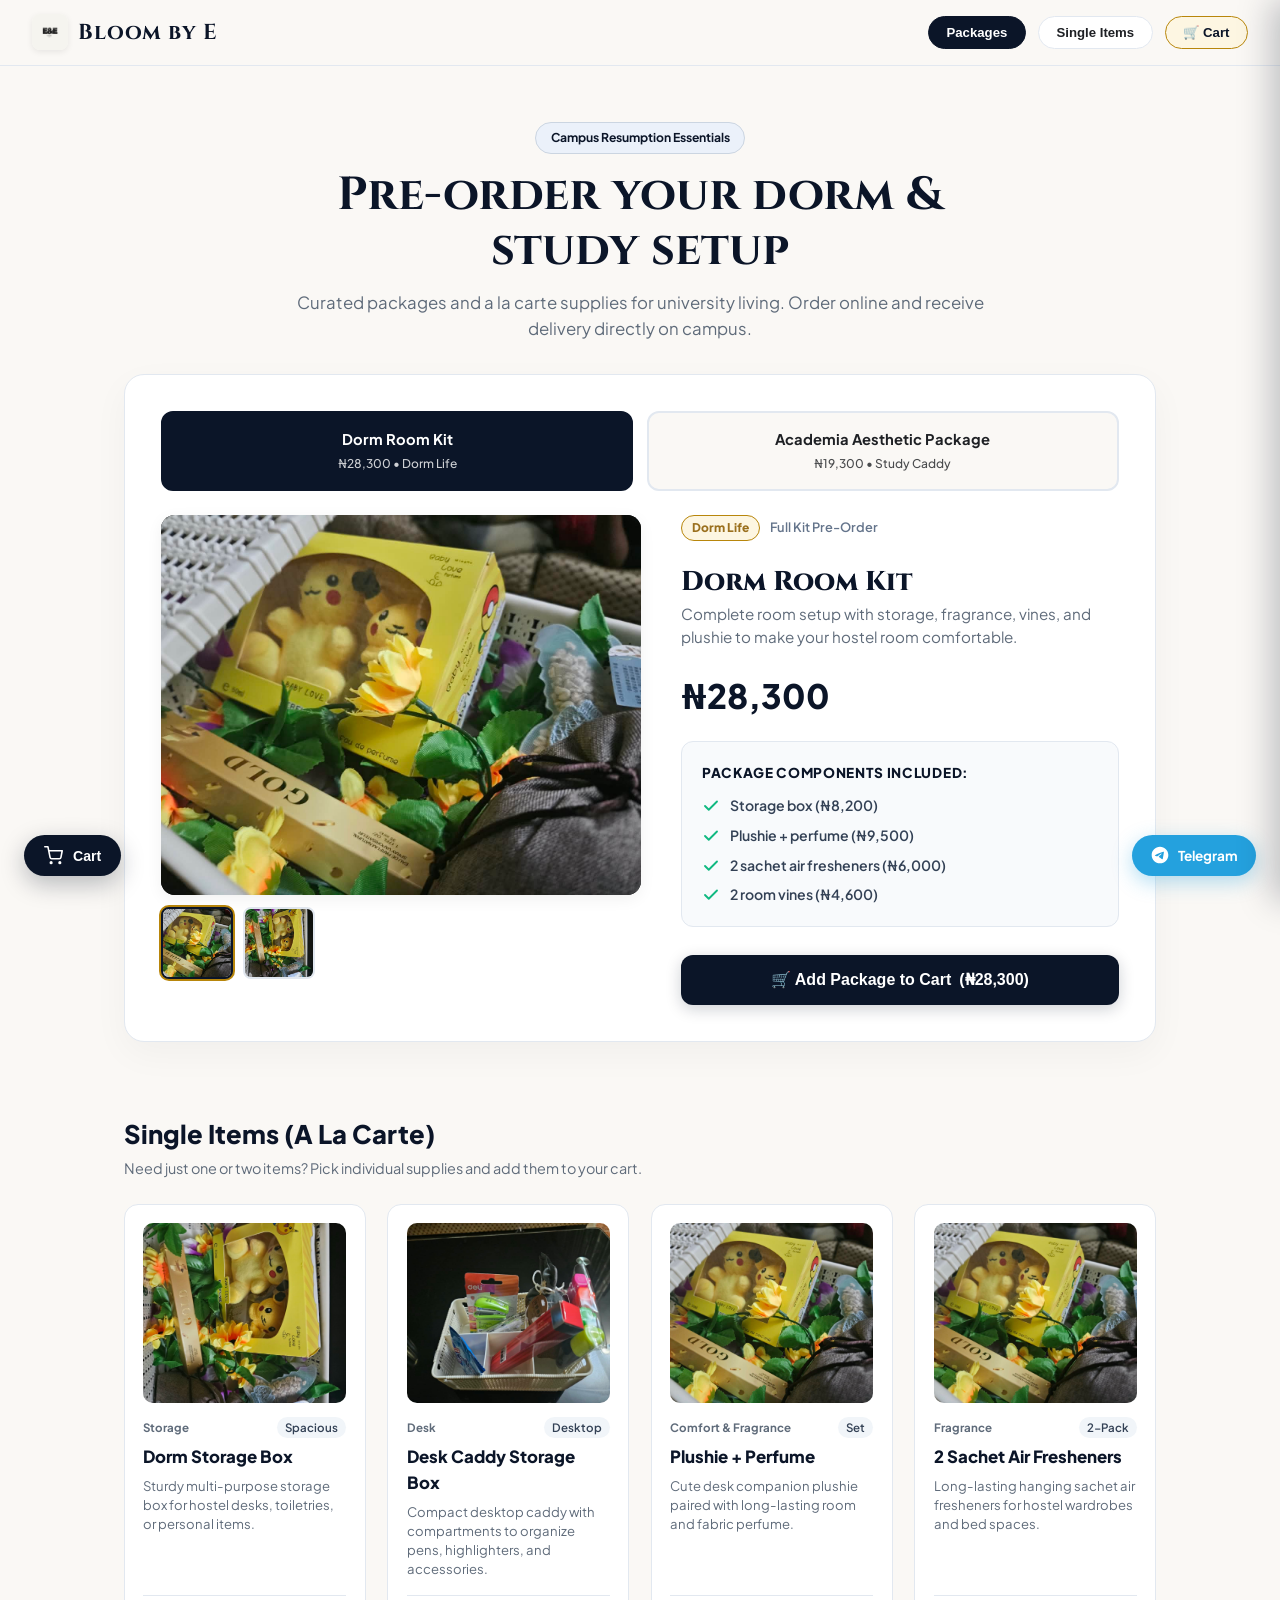
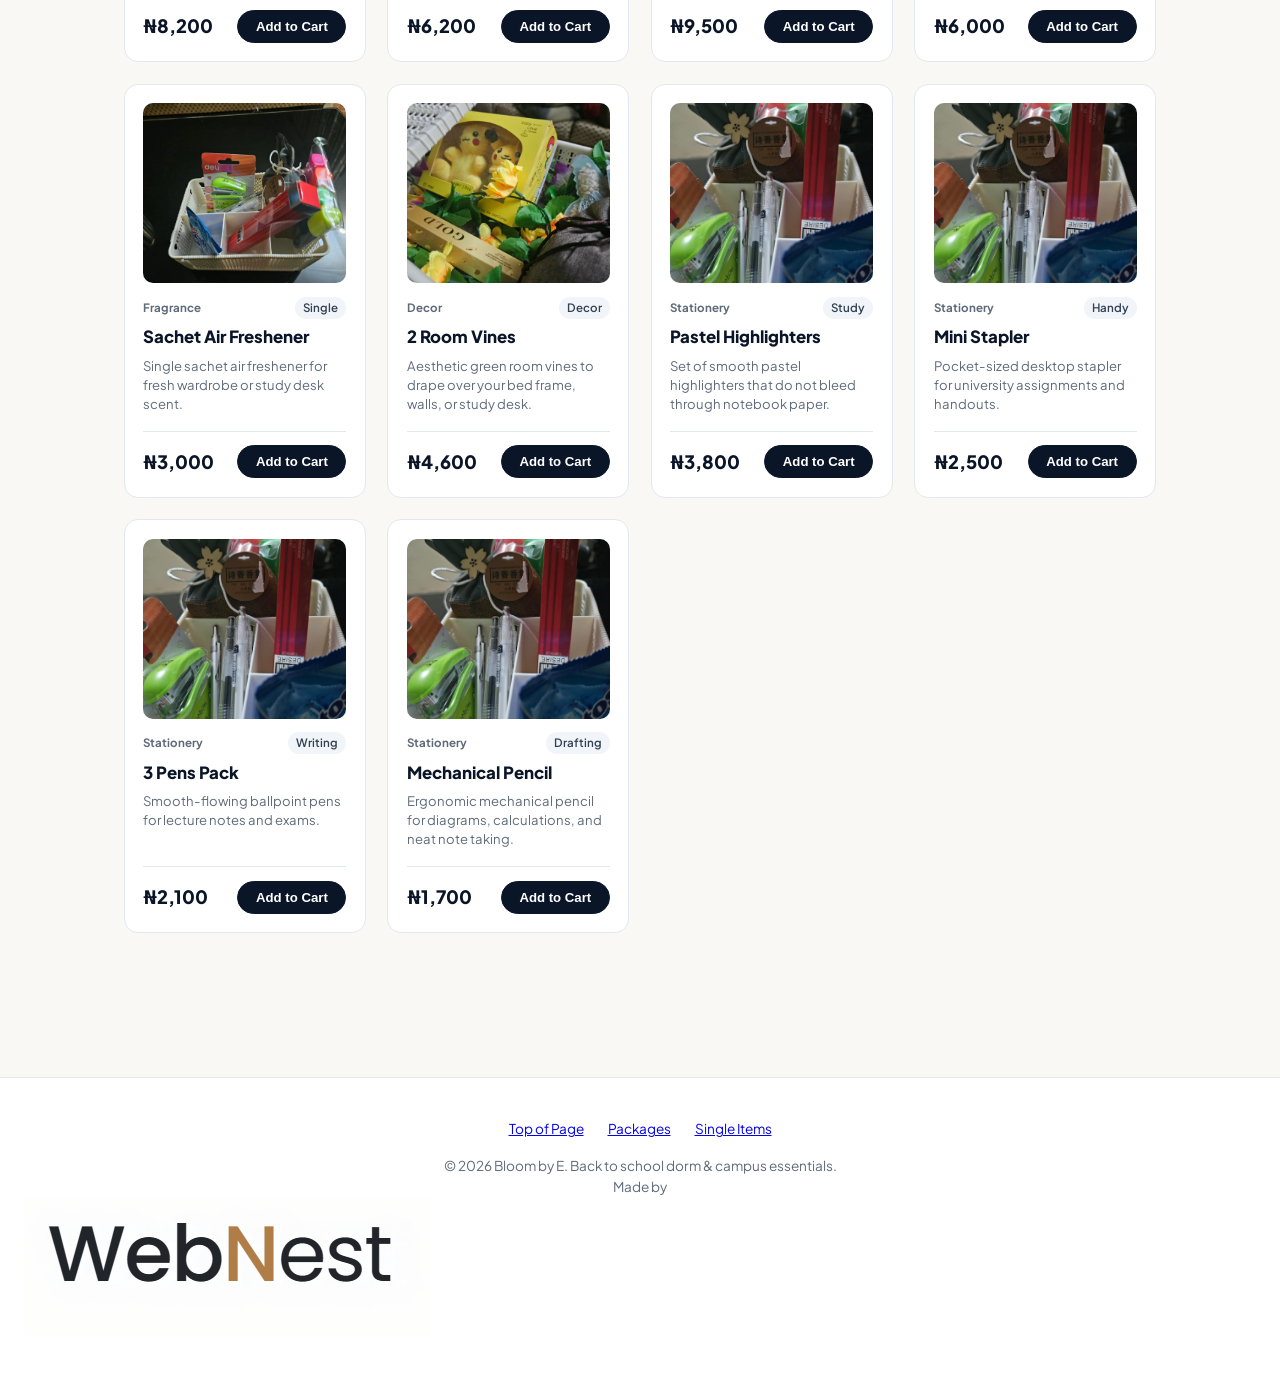
==== commit c420d8b3: "Rebrand store to Bloom by E with official logo, cart updates, and WebNest credit" ====
--- a/index.html
+++ b/index.html
@@ -3,7 +3,7 @@
 <head>
   <meta charset="UTF-8">
   <meta name="viewport" content="width=device-width, initial-scale=1.0">
-  <title>Elikar — Campus Essentials &amp; Dorm Pre-Orders</title>
+  <title>Bloom by E — Campus Essentials &amp; Dorm Pre-Orders</title>
   <meta name="description" content="Pre-order your dorm room kits, study caddies, and stationery essentials for campus resumption.">
 
   <!-- Google Fonts: Academy & Editorial Heritage -->
@@ -34,7 +34,7 @@
   </button>
 
   <!-- Telegram Floating Direct Chat Pill (Bottom Right) -->
-  <a href="https://t.me/ElisabethAwadje" target="_blank" rel="noopener noreferrer" class="tg-float-pill" aria-label="Chat with Elikar on Telegram">
+  <a href="https://t.me/ElisabethAwadje" target="_blank" rel="noopener noreferrer" class="tg-float-pill" aria-label="Chat with Bloom by E on Telegram">
     <svg width="20" height="20" viewBox="0 0 24 24" fill="currentColor">
       <path d="M12 2C6.48 2 2 6.48 2 12s4.48 10 10 10 10-4.48 10-10S17.52 2 12 2zm4.64 6.8c-.15 1.58-.8 5.42-1.13 7.19-.14.75-.42 1-.68 1.03-.58.05-1.02-.38-1.58-.75-.88-.58-1.38-.94-2.23-1.5-.99-.65-.35-1.01.22-1.59.15-.15 2.71-2.48 2.76-2.69a.2.2 0 00-.05-.18c-.06-.05-.14-.03-.21-.02-.09.02-1.49.95-4.22 2.79-.4.27-.76.41-1.08.4-.36-.01-1.04-.2-1.55-.37-.63-.2-1.12-.31-1.08-.66.02-.18.27-.36.74-.55 2.92-1.27 4.86-2.11 5.83-2.51 2.78-1.16 3.35-1.36 3.73-1.36.08 0 .27.02.39.12.1.08.13.19.14.27-.01.06.01.24 0 .38z"/>
     </svg>
--- a/styles/tokens.css
+++ b/styles/tokens.css
@@ -1,5 +1,5 @@
 /* ==========================================================================
-   ELIKAR CRAFTS — DESIGN SYSTEM TOKENS & UTILITIES
+   BLOOM BY E — DESIGN SYSTEM TOKENS & UTILITIES
    Coded to Emil Kowalski & Modern Web Guidelines
    ========================================================================== */
 
